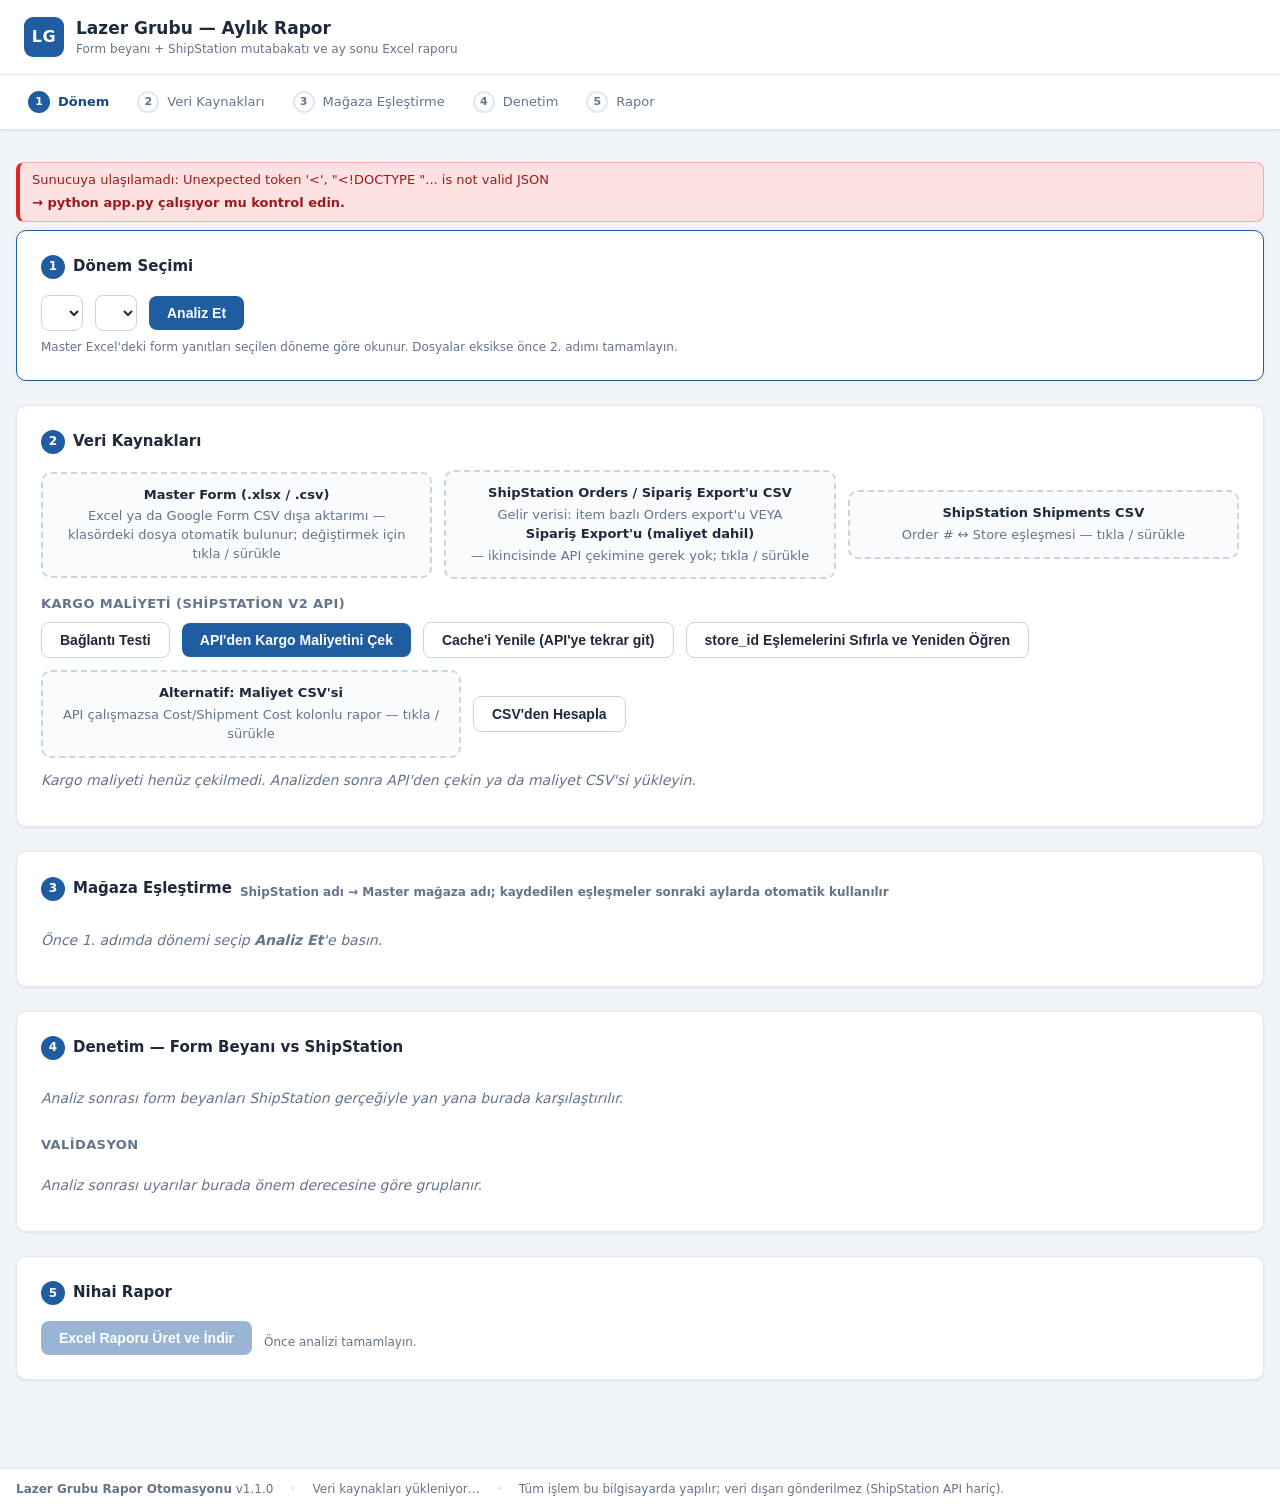
==== templates/index.html @ e1db4411 "Master form CSV desteği (Google Form CSV dışa aktarımı) Gerçek master, Google Form'dan .csv olarak d" ====
<!DOCTYPE html>
<html lang="tr">
<head>
<meta charset="utf-8">
<title>Lazer Grubu — Aylık Rapor</title>
<meta name="viewport" content="width=device-width, initial-scale=1">
<style>
:root{
  --accent:#1f5da0; --accent-koyu:#174a82; --accent-acik:#eaf1f9;
  --metin:#1e293b; --soluk:#64748b; --zemin:#f1f5f9; --kart:#fff; --cizgi:#e2e8f0;
  --sari-z:#fef9c3; --sari-k:#854d0e; --kirmizi-z:#fee2e2; --kirmizi-k:#991b1b;
  --yesil-z:#ecfdf5; --yesil-k:#065f46;
  --r:10px; --s1:4px; --s2:8px; --s3:12px; --s4:16px; --s5:24px; --s6:32px;
  --golge:0 1px 3px rgba(15,23,42,.08);
}
*{box-sizing:border-box}
html{scroll-behavior:smooth}
body{font-family:system-ui,-apple-system,"Segoe UI",Roboto,Arial,sans-serif;margin:0;background:var(--zemin);color:var(--metin);font-size:14px;line-height:1.45}

/* ---- Üst kimlik ---- */
header{background:var(--kart);border-bottom:1px solid var(--cizgi);padding:var(--s4) var(--s5)}
.marka{display:flex;align-items:center;gap:var(--s3);max-width:1280px;margin:0 auto}
.logo{width:40px;height:40px;border-radius:9px;background:var(--accent);color:#fff;display:flex;align-items:center;justify-content:center;font-weight:800;font-size:16px;letter-spacing:.5px;flex:none}
.marka h1{font-size:17px;margin:0;font-weight:700}
.marka .alt{font-size:12px;color:var(--soluk)}
.marka .donem-chip{margin-left:auto;background:var(--accent-acik);color:var(--accent-koyu);border:1px solid #c7d9ee;border-radius:999px;padding:4px 14px;font-weight:600;font-size:13px;white-space:nowrap}

/* ---- Adım çubuğu ---- */
nav.adimlar{position:sticky;top:0;z-index:30;background:var(--kart);border-bottom:1px solid var(--cizgi);box-shadow:var(--golge)}
nav.adimlar ol{display:flex;gap:var(--s1);list-style:none;margin:0 auto;padding:var(--s2) var(--s4);max-width:1280px;overflow-x:auto}
nav.adimlar li{display:flex;align-items:center;gap:var(--s2);padding:var(--s2) var(--s3);border-radius:8px;color:var(--soluk);cursor:pointer;white-space:nowrap;font-size:13px}
nav.adimlar li:hover{background:var(--zemin)}
nav.adimlar .no{width:22px;height:22px;border-radius:50%;border:2px solid var(--cizgi);display:flex;align-items:center;justify-content:center;font-size:11px;font-weight:700;flex:none}
nav.adimlar li.aktif{color:var(--accent-koyu);font-weight:600}
nav.adimlar li.aktif .no{border-color:var(--accent);background:var(--accent);color:#fff}
nav.adimlar li.tamamlandi{color:var(--yesil-k)}
nav.adimlar li.tamamlandi .no{border-color:var(--yesil-k);background:var(--yesil-z);color:var(--yesil-k)}

main{max-width:1280px;margin:0 auto;padding:var(--s5) var(--s4) var(--s6)}

/* ---- Kartlar / adımlar ---- */
section.kart{background:var(--kart);border:1px solid var(--cizgi);border-radius:var(--r);padding:var(--s5);margin-bottom:var(--s5);box-shadow:var(--golge)}
section.kart.aktif{border-color:var(--accent);box-shadow:0 0 0 3px var(--accent-acik)}
h2{font-size:15px;margin:0 0 var(--s4);display:flex;align-items:center;gap:var(--s2)}
h2 .no{width:24px;height:24px;border-radius:50%;background:var(--accent);color:#fff;display:flex;align-items:center;justify-content:center;font-size:12px;flex:none}
h3{font-size:13px;margin:var(--s4) 0 var(--s2);color:var(--soluk);text-transform:uppercase;letter-spacing:.4px}
.satir{display:flex;gap:var(--s3);flex-wrap:wrap;align-items:center}
.bos-durum{color:var(--soluk);font-style:italic;padding:var(--s3) 0}

/* ---- Form öğeleri ---- */
button{background:var(--accent);border:0;color:#fff;font-weight:600;padding:9px 18px;border-radius:8px;cursor:pointer;font-size:14px;transition:background .15s}
button:hover{background:var(--accent-koyu)}
button.ikincil{background:#fff;color:var(--metin);border:1px solid #cbd5e1}
button.ikincil:hover{background:var(--zemin)}
button:disabled{opacity:.45;cursor:not-allowed}
select,input[type=text]{padding:8px 10px;border:1px solid #cbd5e1;border-radius:8px;font-size:14px;background:#fff;color:var(--metin)}
select:focus,input:focus{outline:2px solid var(--accent-acik);border-color:var(--accent)}

/* ---- Dosya kutuları ---- */
.kutu{border:2px dashed #cbd5e1;border-radius:var(--r);padding:var(--s3) var(--s4);flex:1;min-width:230px;text-align:center;font-size:13px;color:var(--soluk);cursor:pointer;background:#fafbfc;transition:border-color .15s}
.kutu:hover{border-color:var(--accent)}
.kutu.dolu{border-color:#86c7a4;color:var(--yesil-k);background:var(--yesil-z)}
.kutu.surukle{border-color:var(--accent);background:var(--accent-acik)}
.kutu b{display:block;color:var(--metin);margin-bottom:3px}

/* ---- Tablolar ---- */
.tablosar{overflow-x:auto;border:1px solid var(--cizgi);border-radius:8px;max-height:560px;overflow-y:auto}
table{border-collapse:separate;border-spacing:0;width:100%;font-size:13px}
th{background:var(--accent);color:#fff;padding:8px 10px;text-align:left;white-space:nowrap;position:sticky;top:0;z-index:5}
th.siralanir{cursor:pointer;user-select:none}
th.siralanir:hover{background:var(--accent-koyu)}
td{border-bottom:1px solid var(--cizgi);padding:7px 10px;background:#fff}
tr:nth-child(even) td{background:#f8fafc}
td.sari{background:var(--sari-z)!important;color:var(--sari-k)}
td.kirmizi{background:var(--kirmizi-z)!important;color:var(--kirmizi-k);font-weight:600}

/* ---- Mesaj kutuları ---- */
.uyari{background:#fffbeb;border:1px solid #fcd34d;border-left:4px solid #f59e0b;border-radius:8px;padding:var(--s2) var(--s3);margin:var(--s2) 0;font-size:13px}
.hata{background:var(--kirmizi-z);border:1px solid #fca5a5;border-left:4px solid #dc2626;border-radius:8px;padding:var(--s2) var(--s3);margin:var(--s2) 0;font-size:13px;color:var(--kirmizi-k)}
.hata .oneri{display:block;margin-top:4px;font-weight:600}
.tamam{background:var(--yesil-z);border:1px solid #86efac;border-left:4px solid #16a34a;border-radius:8px;padding:var(--s2) var(--s3);margin:var(--s2) 0;font-size:13px;color:var(--yesil-k)}
.bilgi{background:var(--accent-acik);border:1px solid #bfdbfe;border-left:4px solid var(--accent);border-radius:8px;padding:var(--s2) var(--s3);margin:var(--s2) 0;font-size:13px;color:var(--accent-koyu)}
.rozet{display:inline-block;font-size:11px;padding:2px 9px;border-radius:999px;background:var(--zemin);color:var(--soluk);margin-left:6px;font-weight:600}
.rozet.iyi{background:var(--yesil-z);color:var(--yesil-k)}
.rozet.kotu{background:var(--kirmizi-z);color:var(--kirmizi-k)}
.rozet.sari{background:var(--sari-z);color:var(--sari-k)}

/* ---- Lejant ---- */
.lejant{display:flex;gap:var(--s3);align-items:center;font-size:12px;color:var(--soluk);margin:var(--s2) 0;flex-wrap:wrap}
.lejant .ornek{display:inline-block;width:14px;height:14px;border-radius:4px;vertical-align:-2px;margin-right:4px;border:1px solid var(--cizgi)}

/* ---- Katlanır validasyon ---- */
details.vgrup{border:1px solid var(--cizgi);border-radius:8px;margin:var(--s2) 0;background:#fff}
details.vgrup summary{cursor:pointer;padding:var(--s2) var(--s3);font-weight:600;list-style:none;display:flex;align-items:center;gap:var(--s2)}
details.vgrup summary::before{content:"▸";color:var(--soluk);transition:transform .15s}
details.vgrup[open] summary::before{transform:rotate(90deg)}
details.vgrup .icerik{padding:0 var(--s3) var(--s3)}
details.vgrup.kritik summary{color:var(--kirmizi-k)}

/* ---- Yükleniyor ---- */
#yukleniyor{position:fixed;inset:0;background:rgba(241,245,249,.85);display:none;align-items:center;justify-content:center;z-index:50;backdrop-filter:blur(2px)}
#yukleniyor .pano{background:#fff;border:1px solid var(--cizgi);border-radius:var(--r);box-shadow:0 8px 30px rgba(15,23,42,.15);padding:var(--s5) var(--s6);display:flex;flex-direction:column;align-items:center;gap:var(--s3);max-width:380px;text-align:center}
.spinner{width:34px;height:34px;border:4px solid var(--accent-acik);border-top-color:var(--accent);border-radius:50%;animation:don 0.9s linear infinite}
@keyframes don{to{transform:rotate(360deg)}}
#yuk-metin{font-weight:600}
#yuk-detay{font-size:12px;color:var(--soluk)}

.kaynaksecim label{margin-right:var(--s4);font-size:13px}
.notmetin{font-size:12px;color:var(--soluk);margin-top:var(--s2)}
.gizli{display:none}
.arac-cubugu{display:flex;gap:var(--s3);align-items:center;margin:var(--s3) 0;flex-wrap:wrap}
.arac-cubugu input{min-width:220px}

footer{border-top:1px solid var(--cizgi);background:var(--kart);margin-top:var(--s6)}
footer .ic{max-width:1280px;margin:0 auto;padding:var(--s3) var(--s4);display:flex;gap:var(--s4);flex-wrap:wrap;font-size:12px;color:var(--soluk);align-items:center}
footer .nokta{color:var(--cizgi)}

@media (max-width:760px){
  main{padding:var(--s3)}
  section.kart{padding:var(--s4)}
  .marka .donem-chip{display:none}
  nav.adimlar li span.etiket{display:none}
}
</style>
</head>
<body>
<div id="yukleniyor"><div class="pano">
  <div class="spinner"></div>
  <div id="yuk-metin">İşleniyor…</div>
  <div id="yuk-detay"></div>
</div></div>

<header><div class="marka">
  <div class="logo">LG</div>
  <div><h1>Lazer Grubu — Aylık Rapor</h1><div class="alt">Form beyanı + ShipStation mutabakatı ve ay sonu Excel raporu</div></div>
  <div class="donem-chip gizli" id="donem-chip"></div>
</div></header>

<nav class="adimlar"><ol id="adim-cubugu">
  <li data-adim="1"><span class="no">1</span><span class="etiket">Dönem</span></li>
  <li data-adim="2"><span class="no">2</span><span class="etiket">Veri Kaynakları</span></li>
  <li data-adim="3"><span class="no">3</span><span class="etiket">Mağaza Eşleştirme</span></li>
  <li data-adim="4"><span class="no">4</span><span class="etiket">Denetim</span></li>
  <li data-adim="5"><span class="no">5</span><span class="etiket">Rapor</span></li>
</ol></nav>

<main>
<div id="mesajlar"></div>

<section class="kart" id="adim-1">
  <h2><span class="no">1</span>Dönem Seçimi</h2>
  <div class="satir">
    <select id="ay" aria-label="Ay"></select>
    <select id="yil" aria-label="Yıl"></select>
    <button id="btn-analiz">Analiz Et</button>
    <span id="analiz-ozet" class="notmetin"></span>
  </div>
  <div class="notmetin">Master Excel'deki form yanıtları seçilen döneme göre okunur. Dosyalar eksikse önce 2. adımı tamamlayın.</div>
</section>

<section class="kart" id="adim-2">
  <h2><span class="no">2</span>Veri Kaynakları</h2>
  <div class="satir">
    <div class="kutu" id="kutu-master" data-tip="master"><b>Master Form (.xlsx / .csv)</b><span>Excel ya da Google Form CSV dışa aktarımı — klasördeki dosya otomatik bulunur; değiştirmek için tıkla / sürükle</span></div>
    <div class="kutu" id="kutu-orders" data-tip="orders"><b>ShipStation Orders / Sipariş Export'u CSV</b><span>Gelir verisi: item bazlı Orders export'u VEYA <b>Sipariş Export'u (maliyet dahil)</b> — ikincisinde API çekimine gerek yok; tıkla / sürükle</span></div>
    <div class="kutu" id="kutu-shipments" data-tip="shipments"><b>ShipStation Shipments CSV</b><span>Order # ↔ Store eşleşmesi — tıkla / sürükle</span></div>
  </div>
  <input type="file" id="dosyasec" class="gizli">

  <h3>Kargo Maliyeti (ShipStation V2 API)</h3>
  <div class="satir">
    <button id="btn-api-test" class="ikincil">Bağlantı Testi</button>
    <button id="btn-api-cek">API'den Kargo Maliyetini Çek</button>
    <button id="btn-api-yenile" class="ikincil">Cache'i Yenile (API'ye tekrar git)</button>
    <button id="btn-storeid-yenile" class="ikincil">store_id Eşlemelerini Sıfırla ve Yeniden Öğren</button>
  </div>
  <div class="satir" style="margin-top:var(--s3)">
    <div class="kutu" id="kutu-maliyet" data-tip="maliyet" style="max-width:420px"><b>Alternatif: Maliyet CSV'si</b><span>API çalışmazsa Cost/Shipment Cost kolonlu rapor — tıkla / sürükle</span></div>
    <button id="btn-maliyet-csv" class="ikincil">CSV'den Hesapla</button>
  </div>
  <div id="kargo-sonuc"><div class="bos-durum">Kargo maliyeti henüz çekilmedi. Analizden sonra API'den çekin ya da maliyet CSV'si yükleyin.</div></div>
</section>

<section class="kart" id="adim-3">
  <h2><span class="no">3</span>Mağaza Eşleştirme <span class="notmetin">ShipStation adı → Master mağaza adı; kaydedilen eşleşmeler sonraki aylarda otomatik kullanılır</span></h2>
  <div id="eslestirme-icerik"><div class="bos-durum">Önce 1. adımda dönemi seçip <b>Analiz Et</b>'e basın.</div></div>
</section>

<section class="kart" id="adim-4">
  <h2><span class="no">4</span>Denetim — Form Beyanı vs ShipStation</h2>
  <div id="denetim-icerik"><div class="bos-durum">Analiz sonrası form beyanları ShipStation gerçeğiyle yan yana burada karşılaştırılır.</div></div>
  <div id="denetim-arac" class="gizli">
    <div class="lejant">
      <span><span class="ornek" style="background:var(--sari-z)"></span>%5'ten fazla sapma</span>
      <span><span class="ornek" style="background:var(--kirmizi-z)"></span>%15'ten fazla sapma</span>
      <span><span class="ornek" style="background:#fff"></span>%5'e kadar sapma (uyumlu)</span>
      <span>Sütun başlığına tıklayarak sıralayabilirsiniz.</span>
    </div>
    <div id="kalibrasyon"></div>
    <div class="kaynaksecim" id="kaynaklar">
      <b style="font-size:13px">Nihai raporda kullanılacak kaynak (kolon bazında):</b><br>
      <span class="notmetin">Reklam ve İlave Ödeme her zaman formdan alınır.</span><br>
    </div>
    <div class="arac-cubugu">
      <input type="text" id="magaza-ara" placeholder="Mağaza ara…" aria-label="Mağaza ara">
      <span class="notmetin" id="filtre-ozet"></span>
    </div>
    <div class="tablosar"><table id="tablo-denetim"></table></div>
  </div>
  <h3>Validasyon</h3>
  <div id="validasyon"><div class="bos-durum">Analiz sonrası uyarılar burada önem derecesine göre gruplanır.</div></div>
</section>

<section class="kart" id="adim-5">
  <h2><span class="no">5</span>Nihai Rapor</h2>
  <div class="satir">
    <button id="btn-rapor" disabled>Excel Raporu Üret ve İndir</button>
    <span id="rapor-sonuc" class="notmetin">Önce analizi tamamlayın.</span>
  </div>
</section>
</main>

<footer><div class="ic">
  <span><b>Lazer Grubu Rapor Otomasyonu</b> v1.1.0</span>
  <span class="nokta">•</span>
  <span id="ftr-kaynak">Veri kaynakları yükleniyor…</span>
  <span class="nokta">•</span>
  <span>Tüm işlem bu bilgisayarda yapılır; veri dışarı gönderilmez (ShipStation API hariç).</span>
</div></footer>

<script>
const $=s=>document.querySelector(s);
const SURUM="1.1.0";
const ALANLAR=[["ciro","CİRO"],["vergi","VERGİ"],["kargo_musteri","KARGO MÜŞTERİ"],["kargo","KARGO (maliyet)"],["adet","PARÇA ADEDİ"]];
let sonAnaliz=null, sonDenetim=null, aktifTip=null, sonKargoKaynak=null;
let sirala={anahtar:"magaza",yon:1};

/* ---- Adım çubuğu ---- */
const ADIM_DURUM={1:"aktif",2:"bekliyor",3:"bekliyor",4:"bekliyor",5:"bekliyor"};
function adimGuncelle(){
  document.querySelectorAll("#adim-cubugu li").forEach(li=>{
    const d=ADIM_DURUM[li.dataset.adim];
    li.classList.toggle("aktif",d==="aktif");
    li.classList.toggle("tamamlandi",d==="tamam");
  });
  document.querySelectorAll("section.kart").forEach(s=>s.classList.remove("aktif"));
  const aktif=Object.keys(ADIM_DURUM).find(k=>ADIM_DURUM[k]==="aktif");
  if(aktif)$("#adim-"+aktif).classList.add("aktif");
}
document.querySelectorAll("#adim-cubugu li").forEach(li=>
  li.addEventListener("click",()=>$("#adim-"+li.dataset.adim).scrollIntoView({block:"start"})));

/* ---- Mesajlar + yükleniyor ---- */
function mesaj(t,tip,oneri){
  const d=document.createElement("div");d.className=tip||"uyari";
  d.textContent=t;
  if(oneri){const o=document.createElement("span");o.className="oneri";o.textContent="→ "+oneri;d.appendChild(o);}
  $("#mesajlar").prepend(d);setTimeout(()=>d.remove(),15000);
}
function hataOneri(metin){
  const m=(metin||"").toLowerCase();
  if(m.includes("api anahtar"))return ".env dosyasına SHIPSTATION_API_KEY=... satırını ekleyip uygulamayı yeniden başlatın.";
  if(m.includes("master"))return "2. adımdan doğru Master Excel'i ('Form Yanıtları 1' sayfalı) yükleyin.";
  if(m.includes("csv"))return "2. adımdan ShipStation export'unu yeniden yükleyin; kolon başlıklarını kontrol edin.";
  if(m.includes("analiz"))return "1. adımda ay + yılı seçip Analiz Et'e basın.";
  if(m.includes("hız sınırı")||m.includes("429"))return "Birkaç dakika bekleyip Cache'i Yenile olmadan tekrar deneyin.";
  if(m.includes("ulaşılamadı")||m.includes("ağ"))return "İnternet bağlantısını kontrol edin ya da maliyet CSV'siyle devam edin.";
  return "Sorun sürerse terminaldeki ayrıntıya bakın ya da dosyaları yeniden yükleyin.";
}
let yukZaman=null;
function bekle(a,metin,detay){
  const e=$("#yukleniyor");
  if(a){
    $("#yuk-metin").textContent=metin||"İşleniyor…";
    $("#yuk-detay").textContent=detay||"";
    e.style.display="flex";
    const bas=Date.now();
    clearInterval(yukZaman);
    yukZaman=setInterval(()=>{
      const sn=Math.round((Date.now()-bas)/1000);
      if(sn>=3)$("#yuk-detay").textContent=(detay?detay+" · ":"")+sn+" sn";
    },1000);
  }else{e.style.display="none";clearInterval(yukZaman);}
}
async function api(yol,govde,yukMetin,yukDetay){
  bekle(true,yukMetin,yukDetay);
  try{
    const r=await fetch(yol,govde?{method:"POST",headers:{"Content-Type":"application/json"},body:JSON.stringify(govde)}:undefined);
    const j=await r.json();
    if(!r.ok){mesaj(j.hata||"Bilinmeyen hata","hata",hataOneri(j.hata));return null;}
    return j;
  }catch(e){mesaj("Sunucuya ulaşılamadı: "+e.message,"hata","python app.py çalışıyor mu kontrol edin.");return null;}
  finally{bekle(false);}
}

/* ---- Dosya yükleme (tıkla + sürükle) ---- */
document.querySelectorAll(".kutu").forEach(k=>{
  k.addEventListener("click",()=>{aktifTip=k.dataset.tip;$("#dosyasec").accept=aktifTip==="master"?".xlsx,.csv":".csv";$("#dosyasec").click();});
  k.addEventListener("dragover",e=>{e.preventDefault();k.classList.add("surukle");});
  k.addEventListener("dragleave",()=>k.classList.remove("surukle"));
  k.addEventListener("drop",e=>{e.preventDefault();k.classList.remove("surukle");if(e.dataTransfer.files[0])dosyaYukle(k.dataset.tip,e.dataTransfer.files[0]);});
});
$("#dosyasec").addEventListener("change",e=>{if(e.target.files[0]&&aktifTip)dosyaYukle(aktifTip,e.target.files[0]);e.target.value="";});
async function dosyaYukle(tip,dosya){
  bekle(true,"Dosya yükleniyor…",dosya.name);
  const fd=new FormData();fd.append("dosya",dosya);
  try{
    const r=await fetch("/api/yukle/"+tip,{method:"POST",body:fd});
    const j=await r.json();
    if(!r.ok){mesaj(j.hata,"hata",hataOneri(j.hata));return;}
    mesaj(dosya.name+" yüklendi ve doğrulandı.","tamam");
    durumYukle();
  }catch(e){mesaj("Yükleme hatası: "+e.message,"hata");}
  finally{bekle(false);}
}

function kutuIsaretle(id,yol){
  const k=$(id);
  if(yol){k.classList.add("dolu");k.querySelector("span").textContent="✓ "+yol;}
}

/* ---- Durum + footer ---- */
function footerGuncelle(d){
  const p=[];
  p.push("Master: "+(d.master?"✓":"—"));
  p.push("Orders: "+(d.orders?"✓":"—"));
  p.push("Shipments: "+(d.shipments?"✓":"—"));
  p.push("API anahtarı: "+(d.api_anahtari_var?"✓":"—"));
  if(sonKargoKaynak)p.push("Kargo kaynağı: "+(sonKargoKaynak==="api"?"ShipStation API":"Maliyet CSV"));
  $("#ftr-kaynak").textContent="Veri kaynakları — "+p.join(" · ");
}
async function durumYukle(){
  const d=await api("/api/durum",null,"Durum okunuyor…");
  if(!d)return;
  if(d.master_hata)mesaj(d.master_hata,"hata",hataOneri(d.master_hata));
  kutuIsaretle("#kutu-master",d.master);
  kutuIsaretle("#kutu-orders",d.orders);
  kutuIsaretle("#kutu-shipments",d.shipments);
  kutuIsaretle("#kutu-maliyet",d.maliyet_csv);
  footerGuncelle(d);
  if(!d.api_anahtari_var)mesaj("Uyarı: .env dosyasında SHIPSTATION_API_KEY bulunamadı; API'den kargo maliyeti çekilemez.","uyari","Maliyet CSV'siyle de devam edebilirsiniz.");
  const aySec=$("#ay"),yilSec=$("#yil");
  if(!aySec.options.length){
    d.aylar.forEach(a=>aySec.add(new Option(a,a)));
    const yilBu=new Date().getFullYear();
    for(let y=yilBu-2;y<=yilBu+1;y++)yilSec.add(new Option(y,y));
    if(d.donemler&&d.donemler.length){
      const son=d.donemler[d.donemler.length-1];
      aySec.value=son.donem;yilSec.value=son.yil;
    }
  }
}

/* ---- Analiz ---- */
$("#btn-analiz").addEventListener("click",async()=>{
  const j=await api("/api/analiz",{ay:$("#ay").value,yil:$("#yil").value},
                    "Analiz çalışıyor…","Master + CSV'ler okunuyor");
  if(!j)return;
  sonAnaliz=j;
  $("#analiz-ozet").textContent=`${j.ay} ${j.yil}: ${j.form_magaza_sayisi} mağaza formu bulundu.`;
  const chip=$("#donem-chip");chip.textContent=`${j.ay} ${j.yil}`;chip.classList.remove("gizli");
  ADIM_DURUM[1]="tamam";ADIM_DURUM[2]="tamam";ADIM_DURUM[3]="aktif";adimGuncelle();
  mesaj(`Analiz tamamlandı: ${j.ay} ${j.yil}, ${j.form_magaza_sayisi} mağaza.`,"tamam");
  eslestirmeCiz(j.eslestirme);
  validasyonCiz(j);
  $("#denetim-arac").classList.remove("gizli");
  $("#denetim-icerik").innerHTML="";
  $("#btn-rapor").disabled=false;
  $("#rapor-sonuc").textContent="Kaynak seçimlerini 4. adımda yapıp raporu üretin.";
  kaynakSecimCiz();
  denetimYukle();
});

/* ---- Eşleştirme ---- */
function eslestirmeCiz(liste){
  let html=`<div class="tablosar"><table id="tablo-eslestirme">
    <tr><th>ShipStation Mağazası</th><th>Durum</th><th>Master Eşleşmesi</th><th>Skor</th></tr>`;
  const secenekler=m=>{
    let s=`<option value="-">— (rapora girmesin)</option><option value="Rapor Dışı (Amazon)">Rapor Dışı (Amazon)</option>`;
    sonAnaliz.magazalar.forEach(x=>{s+=`<option ${x===m?"selected":""}>${x}</option>`;});
    return s;
  };
  liste.forEach(e=>{
    const rozet=e.durum==="eslesik"?'<span class="rozet iyi">kayıtlı</span>':
                e.durum==="amazon"?'<span class="rozet">Amazon</span>':
                e.durum==="oneri"?'<span class="rozet iyi">öneri</span>':'<span class="rozet kotu">eşleşme yok</span>';
    html+=`<tr><td>${e.shipstation||"<i>(boş mağaza adı)</i>"}</td><td>${rozet}</td>
      <td><select data-ss="${e.shipstation.replace(/"/g,"&quot;")}">${
        e.durum==="amazon"
          ?`<option selected>Rapor Dışı (Amazon)</option>`+secenekler(null)
          :secenekler(e.master||"-")
      }</select></td><td>${e.skor??""}</td></tr>`;
  });
  html+=`</table></div><p><button id="btn-eslestirme-kaydet">Eşleştirmeleri Kaydet</button>
    <span class="notmetin">Kaydedilenler store_mapping.json'a yazılır.</span></p>`;
  $("#eslestirme-icerik").innerHTML=html;
  const t=$("#tablo-eslestirme");
  liste.forEach(e=>{
    const sel=t.querySelector(`select[data-ss="${CSS.escape(e.shipstation)}"]`);
    if(sel&&e.master)sel.value=e.master;
  });
  $("#btn-eslestirme-kaydet").addEventListener("click",async()=>{
    const eslesmeler={};
    document.querySelectorAll("#tablo-eslestirme select").forEach(s=>{eslesmeler[s.dataset.ss]=s.value;});
    const j=await api("/api/eslestirme/kaydet",{eslesmeler},"Eşleştirmeler kaydediliyor…");
    if(j){mesaj("Eşleştirmeler kaydedildi ("+j.kayitli+" mağaza).","tamam");
      ADIM_DURUM[3]="tamam";ADIM_DURUM[4]="aktif";adimGuncelle();denetimYukle();}
  });
}

/* ---- Kargo maliyeti ---- */
$("#btn-api-test").addEventListener("click",async()=>{
  const j=await api("/api/kargo/test",{},"ShipStation API bağlantısı deneniyor…");
  if(j)mesaj("API bağlantısı başarılı. Label alanları: "+(j.alanlar||[]).join(", "),"tamam");
});
async function kargoCek(yenile){
  const j=await api("/api/kargo/api",{yenile},
    yenile?"ShipStation API'den güncel veri çekiliyor…":"Kargo maliyeti hesaplanıyor…",
    "Label'lar geniş tarih penceresiyle sayfa sayfa indirilir; ilk çekimde birkaç dakika sürebilir. Sonraki çalıştırmalar cache'ten gelir.");
  if(!j)return;
  sonKargoKaynak="api";
  kargoSonucGoster(j);
  durumYukle();
  denetimYukle();
}
$("#btn-api-cek").addEventListener("click",()=>kargoCek(false));
$("#btn-api-yenile").addEventListener("click",()=>kargoCek(true));
$("#btn-storeid-yenile").addEventListener("click",async()=>{
  if(!confirm("store_id_mapping.json silinip bu ayın verisinden yeniden öğrenilecek. Devam?"))return;
  const j=await api("/api/storeid/yenile",{},"store_id eşlemeleri yeniden öğreniliyor…");
  if(!j)return;
  mesaj("store_id eşlemeleri sıfırlandı ve yeniden öğrenildi.","tamam");
  sonKargoKaynak="api";
  kargoSonucGoster(j);
  denetimYukle();
});
$("#btn-maliyet-csv").addEventListener("click",async()=>{
  const j=await api("/api/kargo/csv",{},"Maliyet CSV'si işleniyor…");
  if(!j)return;
  sonKargoKaynak="csv";
  kargoSonucGoster(j);
  durumYukle();
  denetimYukle();
});
function kargoSonucGoster(j){
  const adetler=Object.keys(j.magaza_kargo||{}).length;
  let h=`<div class="tamam">Kargo maliyeti hazır (${j.kaynak==="api"?"ShipStation API":"Maliyet CSV"}): ${adetler} mağaza.`;
  if(j.voided)h+=` ${j.voided} voided/iptal label hariç tutuldu.`;
  if(j.ay_disi_label)h+=` ${j.ay_disi_label} label başka aya ait olduğu için bu aya yazılmadı.`;
  if(j.eslesmeyen&&j.eslesmeyen.adet)h+=` ⚠ ${j.eslesmeyen.adet} gönderi mağazayla eşleştirilemedi (${j.eslesmeyen.maliyet}$).`;
  h+="</div>";
  (j.uyarilar||[]).forEach(u=>h+=`<div class="uyari">⚠ ${u}</div>`);
  const ist=j.istatistik;
  if(ist){
    const yuzde=(ist.oran*100).toFixed(1);
    h+=`<div class="${ist.dusuk?"hata":"tamam"}">Order # eşleşme oranı: ${ist.eslesen}/${ist.toplam_siparis} (%${yuzde})${ist.dusuk?" — %97'nin altında, eşleşmeyen siparişleri kontrol edin!":""}</div>`;
    const s=ist.siniflar||{};
    const ozet=[["kargolanmamis","henüz kargolanmamış"],["iptal_iade","iptal/iade"],["format_anomalisi","Order # format anomalisi"],["aciklanamayan","AÇIKLANAMAYAN"]]
      .filter(([k])=>(s[k]||[]).length)
      .map(([k,e])=>`${e}: ${s[k].length}`).join(" · ");
    if(ozet)h+=`<div class="uyari">Eşleşmeyen sipariş sınıflandırması — ${ozet}</div>`;
    if((s.format_anomalisi||[]).length)
      h+=`<div class="uyari">Format anomalisi (Order # biçim farkıyla eşleşiyor): ${s.format_anomalisi.slice(0,20).join(", ")}</div>`;
    if((s.aciklanamayan||[]).length)
      h+=`<div class="hata"><b>Açıklanamayan eşleşmeyen siparişler (gönderi kaydı var, label yok):</b> ${s.aciklanamayan.slice(0,20).join(", ")}${s.aciklanamayan.length>20?" …":""} — bu liste boşalmadan rapor paylaşılmamalı.</div>`;
  }
  const km=j.kargolanmamis||{};
  if(Object.keys(km).length){
    h+=`<div class="uyari"><b>Henüz kargolanmamış siparişler — Kargo maliyeti eksik kalmış olabilir; birkaç gün sonra "Cache'i Yenile" ile tekrar çalıştırın:</b><br>${
      Object.entries(km).map(([m,v])=>`${m}: ${v.adet} sipariş, ${num(v.ciro)}$ ciro`).join("<br>")}</div>`;
  }
  const dg=j.store_id_dusuk_guven||{};
  if(Object.keys(dg).length){
    h+=`<div class="uyari"><b>Düşük güvenli store_id eşlemeleri (3'ten az sipariş kanıtı — kalıcılaştırılmadı):</b><br>${
      Object.entries(dg).map(([k,v])=>`store_id ${k} → "${v.magaza}" (${v.siparis_sayisi} sipariş) <button class="ikincil" onclick="storeIdOnayla('${k.replace(/'/g,"\\'")}','${String(v.magaza).replace(/'/g,"\\'")}')">Onayla</button>`).join("<br>")}</div>`;
  }
  (j.store_id_celiski||[]).forEach(u=>h+=`<div class="hata">⚠ ${u}</div>`);
  const bilinmeyen=j.bilinmeyen_store_idler||{};
  if(Object.keys(bilinmeyen).length){
    h+=`<div class="uyari">Bilinmeyen store_id'ler: ${Object.entries(bilinmeyen).map(([k,v])=>`${k} (${v.adet} gönderi)`).join(", ")} — Orders/Shipments CSV'lerinde bu siparişler yoksa eşleme yapılamaz.</div>`;
  }
  $("#kargo-sonuc").innerHTML=h;
}
async function storeIdOnayla(id,magaza){
  const j=await api("/api/storeid/onayla",{eslesmeler:{[id]:magaza}},"Eşleme kaydediliyor…");
  if(j){mesaj(`store_id ${id} → "${magaza}" kalıcı olarak kaydedildi.`,"tamam");kargoCek(false);}
}

/* ---- Denetim ---- */
function kaynakSecimCiz(){
  const k=$("#kaynaklar");
  k.querySelectorAll(".secim").forEach(e=>e.remove());
  ALANLAR.forEach(([alan,etiket])=>{
    const d=document.createElement("span");d.className="secim";
    d.innerHTML=` <label><b>${etiket}:</b>
      <select data-alan="${alan}">
        <option value="shipstation" selected>ShipStation</option>
        <option value="form">Form</option>
      </select></label>`;
    k.appendChild(d);
  });
  const c=document.createElement("span");c.className="secim";
  c.innerHTML=` <label><b>Ciro tanımı:</b>
    <select id="ciro-kaynagi">
      <option value="subtotal_shipping">Subtotal + Kargo (vergisiz)</option>
      <option value="order_total">Order Total</option>
      <option value="amount_paid">Amount Paid</option>
    </select></label>`;
  k.appendChild(c);
  // Onaylı CİRO bağlaması Order Total'dır (her iki modda da varsayılan budur).
  $("#ciro-kaynagi").value="order_total";
  if(sonAnaliz&&sonAnaliz.ozet_var){
    const v=k.querySelector('select[data-alan="vergi"]'); if(v)v.value="form";
  }
  $("#ciro-kaynagi").addEventListener("change",denetimYukle);
}

async function denetimYukle(){
  if(!sonAnaliz)return;
  const j=await api("/api/denetim",{ciro_kaynagi:($("#ciro-kaynagi")||{}).value||"order_total"},
                    "Denetim tablosu hesaplanıyor…");
  if(!j)return;
  sonDenetim=j;
  const kal=j.kalibrasyon;let kh="";
  const adEtiket={subtotal_shipping:"Subtotal + Kargo (vergisiz)",order_total:"Order Total",amount_paid:"Amount Paid"};
  if(kal&&kal.magaza_sayisi){
    const sap=Object.entries(kal.medyan_sapmalar||{}).filter(([,v])=>v!=null).map(([a,v])=>`${adEtiket[a]||a}: ${pct(v)}`).join(", ");
    kh=`<div class="${kal.net?"tamam":"uyari"}">Ciro kalibrasyonu (${kal.magaza_sayisi} mağaza, medyan sapma): ${sap}. ${kal.net?("Öneri: <b>"+(adEtiket[kal.oneri]||kal.oneri)+"</b>"):"Fark küçük; 'Ciro tanımı' seçimini kendiniz yapın."}</div>`;
    if(kal.net&&$("#ciro-kaynagi")&&!$("#ciro-kaynagi").dataset.elle){$("#ciro-kaynagi").value=kal.oneri;}
  }
  $("#kalibrasyon").innerHTML=kh;
  if($("#ciro-kaynagi"))$("#ciro-kaynagi").addEventListener("change",()=>{$("#ciro-kaynagi").dataset.elle="1";},{once:true});
  denetimTabloCiz();
  validasyonEk(j);
}

function denetimTabloCiz(){
  if(!sonDenetim)return;
  const filtre=($("#magaza-ara").value||"").toLocaleLowerCase("tr");
  let satirlar=sonDenetim.tablo.filter(s=>!filtre||s.magaza.toLocaleLowerCase("tr").includes(filtre));
  satirlar=[...satirlar].sort((a,b)=>{
    if(sirala.anahtar==="magaza")
      return sirala.yon*a.magaza.localeCompare(b.magaza,"tr");
    const av=a.alanlar[sirala.anahtar]?.sapma, bv=b.alanlar[sirala.anahtar]?.sapma;
    return sirala.yon*(((av==null)?-1:av)-((bv==null)?-1:bv));
  });
  const okIsareti=k=>sirala.anahtar===k?(sirala.yon===1?" ▲":" ▼"):"";
  let html=`<tr><th class="siralanir" data-sirala="magaza">Mağaza${okIsareti("magaza")}</th>`;
  ALANLAR.forEach(([a,e])=>{html+=`<th class="siralanir" data-sirala="${a}">${e}${okIsareti(a)}<br><small>Form / ShipStation / Sapma</small></th>`;});
  html+="</tr>";
  satirlar.forEach(s=>{
    html+=`<tr><td><b>${s.magaza}</b>${s.ss_var?"":' <span class="rozet kotu">SS verisi yok</span>'}</td>`;
    ALANLAR.forEach(([a])=>{
      const v=s.alanlar[a];
      const renk=v.renk==="sari"?"sari":v.renk==="kirmizi"?"kirmizi":"";
      html+=`<td class="${renk}">${num(v.form)} / ${num(v.shipstation)} / ${v.sapma==null?"—":pct(v.sapma)}</td>`;
    });
    html+="</tr>";
  });
  if(!satirlar.length)html+=`<tr><td colspan="${ALANLAR.length+1}"><i>Aramayla eşleşen mağaza yok.</i></td></tr>`;
  $("#tablo-denetim").innerHTML=html;
  $("#filtre-ozet").textContent=filtre?`${satirlar.length}/${sonDenetim.tablo.length} mağaza gösteriliyor`:`${sonDenetim.tablo.length} mağaza`;
  document.querySelectorAll("#tablo-denetim th.siralanir").forEach(th=>
    th.addEventListener("click",()=>{
      const k=th.dataset.sirala;
      if(sirala.anahtar===k)sirala.yon*=-1;else sirala={anahtar:k,yon:k==="magaza"?1:-1};
      denetimTabloCiz();
    }));
}
$("#magaza-ara").addEventListener("input",denetimTabloCiz);
function num(v){return v==null?"—":Number(v).toLocaleString("tr-TR",{maximumFractionDigits:2});}
function pct(v){return v==null?"—":(v*100).toFixed(1)+"%";}

/* ---- Validasyon (önem derecesine göre gruplu) ---- */
let validasyonTaban={kritik:[],uyari:[],bilgi:[]};
function validasyonCiz(j){
  const g={kritik:[],uyari:[],bilgi:[]};
  (j.bozuk_satirlar||[]).forEach(b=>g.kritik.push(`Master satır ${b.satir}${b.magaza?" ("+b.magaza+")":""}: ${b.sorun}`));
  (j.uyarilar||[]).forEach(u=>g.uyari.push(u));
  if(j.iptal_iade&&j.iptal_iade.length)
    g.bilgi.push(`İptal / negatif tutarlı siparişler (toplamlara dahil edilmedi): ${j.iptal_iade.map(x=>`${x.order_no||"(boş)"} — ${x.store} — ${x.tarih} — ${num(x.order_total)} (${x.durum})`).join(" · ")}`);
  validasyonTaban=g;
  validasyonYaz(g);
}
function validasyonEk(j){
  const g={kritik:[...validasyonTaban.kritik],uyari:[...validasyonTaban.uyari],bilgi:[...validasyonTaban.bilgi]};
  if(j.form_var_ss_yok&&j.form_var_ss_yok.length)
    g.uyari.push(`Formu var, ShipStation verisi yok: ${j.form_var_ss_yok.join(", ")}`);
  if(j.eslesmeyen_detay&&j.eslesmeyen_detay.length)
    g.uyari.push(`ShipStation'da satış var, form yok (${j.eslesmeyen_detay.length} mağaza) — formu kovalayın: ${j.eslesmeyen_detay.map(d=>`${d.magaza||"(boş mağaza adı)"} (Ciro ${num(d.ciro)}${d.kargo?", Kargo "+num(d.kargo):""})`).join(" · ")}`);
  else if(j.eslesmeyen_shipstation&&j.eslesmeyen_shipstation.length)
    g.uyari.push(`ShipStation'da var, master'a eşlenmemiş (formu doldurulmamış olabilir): ${j.eslesmeyen_shipstation.map(x=>x||"(boş mağaza adı)").join(", ")}`);
  if(j.amazon&&j.amazon.length)
    g.bilgi.push(`Rapor Dışı (Amazon): ${j.amazon.map(a=>`${a.magaza} (${a.siparis} sipariş, kargo ${num(a.kargo)})`).join(" · ")}`);
  if(!j.kargo_hazir)
    g.uyari.push(`Kargo maliyeti henüz çekilmedi — raporda "Kargo" kolonu form beyanından doldurulur (2. adımdan API/CSV ile çekin).`);
  validasyonYaz(g);
}
function validasyonYaz(g){
  const toplam=g.kritik.length+g.uyari.length+g.bilgi.length;
  if(!toplam){$("#validasyon").innerHTML='<div class="tamam">Sorun bulunamadı — veriler tutarlı görünüyor.</div>';return;}
  const ozet=[g.kritik.length?`${g.kritik.length} kritik`:null,
              g.uyari.length?`${g.uyari.length} uyarı`:null,
              g.bilgi.length?`${g.bilgi.length} bilgi`:null].filter(Boolean).join(", ");
  let h=`<div class="notmetin" style="margin-bottom:var(--s2)">Özet: <b>${ozet}</b></div>`;
  const grup=(ad,liste,sinif,acik)=>{
    if(!liste.length)return"";
    return `<details class="vgrup ${sinif}" ${acik?"open":""}>
      <summary>${ad} <span class="rozet ${sinif==="kritik"?"kotu":sinif==="uyari"?"sari":""}">${liste.length}</span></summary>
      <div class="icerik">${liste.map(x=>`<div class="${sinif==="kritik"?"hata":sinif==="uyari"?"uyari":"bilgi"}">${x}</div>`).join("")}</div></details>`;
  };
  h+=grup("Kritik sorunlar",g.kritik,"kritik",true);
  h+=grup("Uyarılar",g.uyari,"uyari",g.kritik.length===0);
  h+=grup("Bilgi",g.bilgi,"bilgi",false);
  $("#validasyon").innerHTML=h;
}

/* ---- Rapor ---- */
$("#btn-rapor").addEventListener("click",async()=>{
  const kaynaklar={};
  document.querySelectorAll("#kaynaklar select[data-alan]").forEach(s=>kaynaklar[s.dataset.alan]=s.value);
  const j=await api("/api/rapor",{kaynaklar,ciro_kaynagi:($("#ciro-kaynagi")||{}).value||"order_total"},
                    "Excel raporu üretiliyor…");
  if(!j)return;
  $("#rapor-sonuc").innerHTML=`<span class="rozet iyi">✓ ${j.dosya} üretildi</span> indiriliyor…`;
  mesaj(j.dosya+" üretildi ve indirme başladı.","tamam");
  ADIM_DURUM[4]="tamam";ADIM_DURUM[5]="tamam";adimGuncelle();
  window.location="/api/rapor/indir";
});

adimGuncelle();
durumYukle();
</script>
</body>
</html>
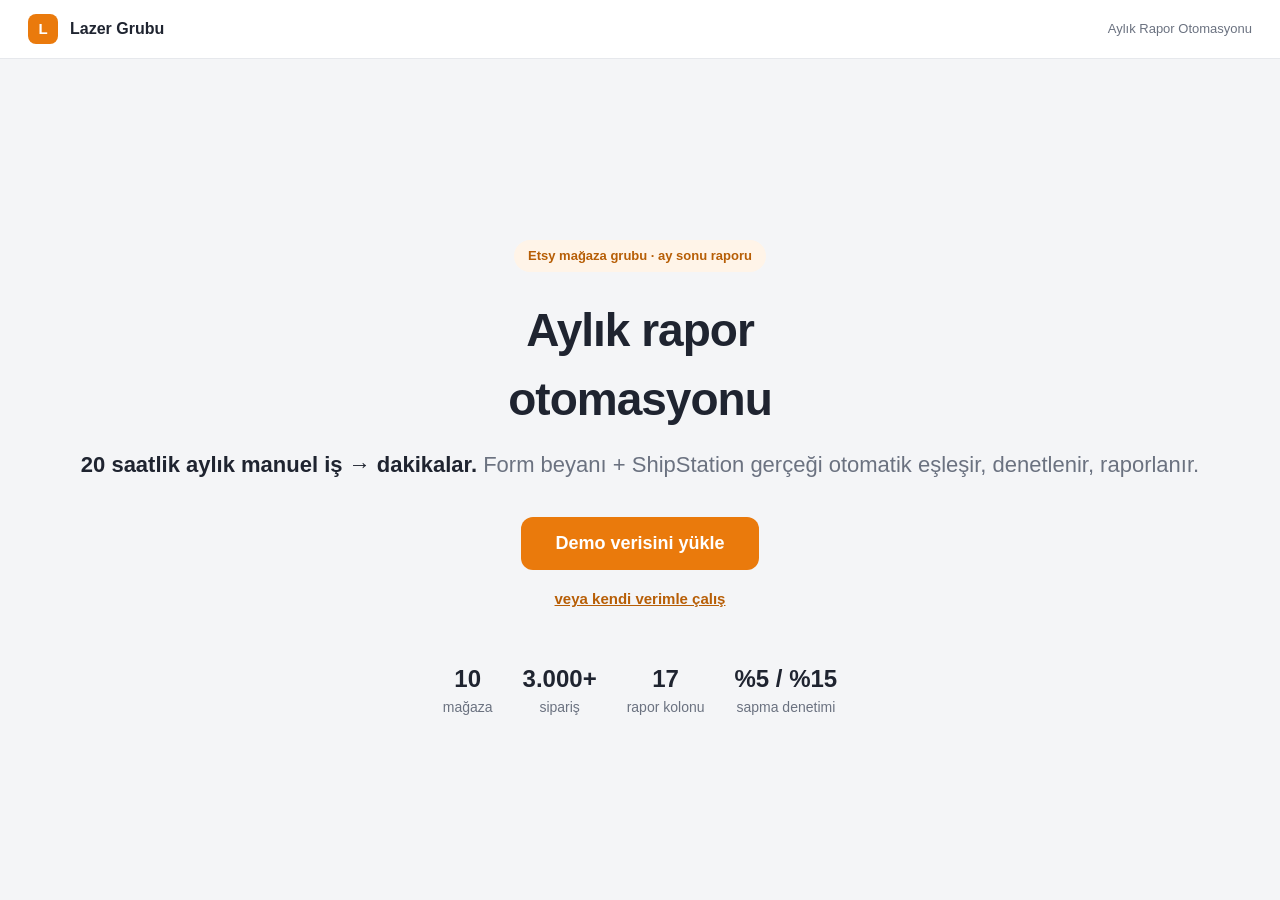
==== commit b03dbef8: "Demo hazırlığı: tek-tık demo, CEO paneli, ürün kolonları, test suite - Açılış ekranı + adımlı akış (" ====
--- a/templates/index.html
+++ b/templates/index.html
@@ -2,633 +2,484 @@
 <html lang="tr">
 <head>
 <meta charset="utf-8">
-<title>Lazer Grubu — Aylık Rapor</title>
+<title>Lazer Grubu — Aylık Rapor Otomasyonu</title>
 <meta name="viewport" content="width=device-width, initial-scale=1">
 <style>
 :root{
-  --accent:#1f5da0; --accent-koyu:#174a82; --accent-acik:#eaf1f9;
-  --metin:#1e293b; --soluk:#64748b; --zemin:#f1f5f9; --kart:#fff; --cizgi:#e2e8f0;
-  --sari-z:#fef9c3; --sari-k:#854d0e; --kirmizi-z:#fee2e2; --kirmizi-k:#991b1b;
-  --yesil-z:#ecfdf5; --yesil-k:#065f46;
-  --r:10px; --s1:4px; --s2:8px; --s3:12px; --s4:16px; --s5:24px; --s6:32px;
-  --golge:0 1px 3px rgba(15,23,42,.08);
+  --accent:#ea7a0c; --accent-soft:#fff4e8; --accent-dark:#b75e06;
+  --ink:#1f2430; --gri:#6b7280; --gri-acik:#9ca3af;
+  --cizgi:#e6e8ec; --zemin:#f4f5f7; --kart:#ffffff;
+  --sari:#fef3c7; --sari-ink:#92600a; --kirmizi:#fde2e1; --kirmizi-ink:#b42318;
+  --yesil:#e7f6ec; --yesil-ink:#15803d;
 }
 *{box-sizing:border-box}
-html{scroll-behavior:smooth}
-body{font-family:system-ui,-apple-system,"Segoe UI",Roboto,Arial,sans-serif;margin:0;background:var(--zemin);color:var(--metin);font-size:14px;line-height:1.45}
-
-/* ---- Üst kimlik ---- */
-header{background:var(--kart);border-bottom:1px solid var(--cizgi);padding:var(--s4) var(--s5)}
-.marka{display:flex;align-items:center;gap:var(--s3);max-width:1280px;margin:0 auto}
-.logo{width:40px;height:40px;border-radius:9px;background:var(--accent);color:#fff;display:flex;align-items:center;justify-content:center;font-weight:800;font-size:16px;letter-spacing:.5px;flex:none}
-.marka h1{font-size:17px;margin:0;font-weight:700}
-.marka .alt{font-size:12px;color:var(--soluk)}
-.marka .donem-chip{margin-left:auto;background:var(--accent-acik);color:var(--accent-koyu);border:1px solid #c7d9ee;border-radius:999px;padding:4px 14px;font-weight:600;font-size:13px;white-space:nowrap}
-
-/* ---- Adım çubuğu ---- */
-nav.adimlar{position:sticky;top:0;z-index:30;background:var(--kart);border-bottom:1px solid var(--cizgi);box-shadow:var(--golge)}
-nav.adimlar ol{display:flex;gap:var(--s1);list-style:none;margin:0 auto;padding:var(--s2) var(--s4);max-width:1280px;overflow-x:auto}
-nav.adimlar li{display:flex;align-items:center;gap:var(--s2);padding:var(--s2) var(--s3);border-radius:8px;color:var(--soluk);cursor:pointer;white-space:nowrap;font-size:13px}
-nav.adimlar li:hover{background:var(--zemin)}
-nav.adimlar .no{width:22px;height:22px;border-radius:50%;border:2px solid var(--cizgi);display:flex;align-items:center;justify-content:center;font-size:11px;font-weight:700;flex:none}
-nav.adimlar li.aktif{color:var(--accent-koyu);font-weight:600}
-nav.adimlar li.aktif .no{border-color:var(--accent);background:var(--accent);color:#fff}
-nav.adimlar li.tamamlandi{color:var(--yesil-k)}
-nav.adimlar li.tamamlandi .no{border-color:var(--yesil-k);background:var(--yesil-z);color:var(--yesil-k)}
-
-main{max-width:1280px;margin:0 auto;padding:var(--s5) var(--s4) var(--s6)}
-
-/* ---- Kartlar / adımlar ---- */
-section.kart{background:var(--kart);border:1px solid var(--cizgi);border-radius:var(--r);padding:var(--s5);margin-bottom:var(--s5);box-shadow:var(--golge)}
-section.kart.aktif{border-color:var(--accent);box-shadow:0 0 0 3px var(--accent-acik)}
-h2{font-size:15px;margin:0 0 var(--s4);display:flex;align-items:center;gap:var(--s2)}
-h2 .no{width:24px;height:24px;border-radius:50%;background:var(--accent);color:#fff;display:flex;align-items:center;justify-content:center;font-size:12px;flex:none}
-h3{font-size:13px;margin:var(--s4) 0 var(--s2);color:var(--soluk);text-transform:uppercase;letter-spacing:.4px}
-.satir{display:flex;gap:var(--s3);flex-wrap:wrap;align-items:center}
-.bos-durum{color:var(--soluk);font-style:italic;padding:var(--s3) 0}
-
-/* ---- Form öğeleri ---- */
-button{background:var(--accent);border:0;color:#fff;font-weight:600;padding:9px 18px;border-radius:8px;cursor:pointer;font-size:14px;transition:background .15s}
-button:hover{background:var(--accent-koyu)}
-button.ikincil{background:#fff;color:var(--metin);border:1px solid #cbd5e1}
-button.ikincil:hover{background:var(--zemin)}
-button:disabled{opacity:.45;cursor:not-allowed}
-select,input[type=text]{padding:8px 10px;border:1px solid #cbd5e1;border-radius:8px;font-size:14px;background:#fff;color:var(--metin)}
-select:focus,input:focus{outline:2px solid var(--accent-acik);border-color:var(--accent)}
-
-/* ---- Dosya kutuları ---- */
-.kutu{border:2px dashed #cbd5e1;border-radius:var(--r);padding:var(--s3) var(--s4);flex:1;min-width:230px;text-align:center;font-size:13px;color:var(--soluk);cursor:pointer;background:#fafbfc;transition:border-color .15s}
-.kutu:hover{border-color:var(--accent)}
-.kutu.dolu{border-color:#86c7a4;color:var(--yesil-k);background:var(--yesil-z)}
-.kutu.surukle{border-color:var(--accent);background:var(--accent-acik)}
-.kutu b{display:block;color:var(--metin);margin-bottom:3px}
-
-/* ---- Tablolar ---- */
-.tablosar{overflow-x:auto;border:1px solid var(--cizgi);border-radius:8px;max-height:560px;overflow-y:auto}
-table{border-collapse:separate;border-spacing:0;width:100%;font-size:13px}
-th{background:var(--accent);color:#fff;padding:8px 10px;text-align:left;white-space:nowrap;position:sticky;top:0;z-index:5}
-th.siralanir{cursor:pointer;user-select:none}
-th.siralanir:hover{background:var(--accent-koyu)}
-td{border-bottom:1px solid var(--cizgi);padding:7px 10px;background:#fff}
-tr:nth-child(even) td{background:#f8fafc}
-td.sari{background:var(--sari-z)!important;color:var(--sari-k)}
-td.kirmizi{background:var(--kirmizi-z)!important;color:var(--kirmizi-k);font-weight:600}
-
-/* ---- Mesaj kutuları ---- */
-.uyari{background:#fffbeb;border:1px solid #fcd34d;border-left:4px solid #f59e0b;border-radius:8px;padding:var(--s2) var(--s3);margin:var(--s2) 0;font-size:13px}
-.hata{background:var(--kirmizi-z);border:1px solid #fca5a5;border-left:4px solid #dc2626;border-radius:8px;padding:var(--s2) var(--s3);margin:var(--s2) 0;font-size:13px;color:var(--kirmizi-k)}
-.hata .oneri{display:block;margin-top:4px;font-weight:600}
-.tamam{background:var(--yesil-z);border:1px solid #86efac;border-left:4px solid #16a34a;border-radius:8px;padding:var(--s2) var(--s3);margin:var(--s2) 0;font-size:13px;color:var(--yesil-k)}
-.bilgi{background:var(--accent-acik);border:1px solid #bfdbfe;border-left:4px solid var(--accent);border-radius:8px;padding:var(--s2) var(--s3);margin:var(--s2) 0;font-size:13px;color:var(--accent-koyu)}
-.rozet{display:inline-block;font-size:11px;padding:2px 9px;border-radius:999px;background:var(--zemin);color:var(--soluk);margin-left:6px;font-weight:600}
-.rozet.iyi{background:var(--yesil-z);color:var(--yesil-k)}
-.rozet.kotu{background:var(--kirmizi-z);color:var(--kirmizi-k)}
-.rozet.sari{background:var(--sari-z);color:var(--sari-k)}
-
-/* ---- Lejant ---- */
-.lejant{display:flex;gap:var(--s3);align-items:center;font-size:12px;color:var(--soluk);margin:var(--s2) 0;flex-wrap:wrap}
-.lejant .ornek{display:inline-block;width:14px;height:14px;border-radius:4px;vertical-align:-2px;margin-right:4px;border:1px solid var(--cizgi)}
-
-/* ---- Katlanır validasyon ---- */
-details.vgrup{border:1px solid var(--cizgi);border-radius:8px;margin:var(--s2) 0;background:#fff}
-details.vgrup summary{cursor:pointer;padding:var(--s2) var(--s3);font-weight:600;list-style:none;display:flex;align-items:center;gap:var(--s2)}
-details.vgrup summary::before{content:"▸";color:var(--soluk);transition:transform .15s}
-details.vgrup[open] summary::before{transform:rotate(90deg)}
-details.vgrup .icerik{padding:0 var(--s3) var(--s3)}
-details.vgrup.kritik summary{color:var(--kirmizi-k)}
-
-/* ---- Yükleniyor ---- */
-#yukleniyor{position:fixed;inset:0;background:rgba(241,245,249,.85);display:none;align-items:center;justify-content:center;z-index:50;backdrop-filter:blur(2px)}
-#yukleniyor .pano{background:#fff;border:1px solid var(--cizgi);border-radius:var(--r);box-shadow:0 8px 30px rgba(15,23,42,.15);padding:var(--s5) var(--s6);display:flex;flex-direction:column;align-items:center;gap:var(--s3);max-width:380px;text-align:center}
-.spinner{width:34px;height:34px;border:4px solid var(--accent-acik);border-top-color:var(--accent);border-radius:50%;animation:don 0.9s linear infinite}
-@keyframes don{to{transform:rotate(360deg)}}
-#yuk-metin{font-weight:600}
-#yuk-detay{font-size:12px;color:var(--soluk)}
-
-.kaynaksecim label{margin-right:var(--s4);font-size:13px}
-.notmetin{font-size:12px;color:var(--soluk);margin-top:var(--s2)}
+html,body{margin:0;padding:0}
+body{font-family:-apple-system,BlinkMacSystemFont,"Segoe UI",Roboto,Arial,sans-serif;
+  background:var(--zemin);color:var(--ink);font-size:15px;line-height:1.5}
+button{font-family:inherit;cursor:pointer;border:0;border-radius:10px;font-weight:600;font-size:15px}
+.acc{background:var(--accent);color:#fff;padding:12px 22px;transition:background .15s}
+.acc:hover{background:var(--accent-dark)}
+.acc:disabled{background:var(--gri-acik);cursor:not-allowed}
+.ghost{background:#fff;color:var(--ink);border:1px solid var(--cizgi);padding:10px 18px}
+.ghost:hover{border-color:var(--gri-acik)}
+.link{background:none;color:var(--accent-dark);padding:6px;font-weight:600;text-decoration:underline}
+select,input{padding:10px 12px;border:1px solid var(--cizgi);border-radius:10px;font-size:15px;background:#fff;color:var(--ink)}
+a{color:var(--accent-dark)}
+
+/* ---- üst bar ---- */
+header{background:#fff;border-bottom:1px solid var(--cizgi);padding:14px 28px;display:flex;align-items:center;gap:12px}
+header .logo{width:30px;height:30px;border-radius:8px;background:var(--accent);display:flex;align-items:center;justify-content:center;color:#fff;font-weight:800}
+header b{font-size:16px}
+header .alt{color:var(--gri);font-size:13px;margin-left:auto}
+
+/* ---- landing ---- */
+#landing{min-height:calc(100vh - 60px);display:flex;flex-direction:column;align-items:center;justify-content:center;text-align:center;padding:40px}
+#landing .badge{background:var(--accent-soft);color:var(--accent-dark);padding:6px 14px;border-radius:999px;font-weight:600;font-size:13px;margin-bottom:24px}
+#landing h1{font-size:46px;margin:0 0 14px;letter-spacing:-1px;max-width:14ch}
+#landing p.deger{font-size:22px;color:var(--gri);margin:0 0 36px}
+#landing p.deger b{color:var(--ink)}
+#landing .cta{display:flex;gap:14px;align-items:center;flex-direction:column}
+#landing .cta button.acc{font-size:18px;padding:16px 34px;border-radius:12px}
+#landing .mini{display:flex;gap:30px;margin-top:48px;color:var(--gri);font-size:14px;flex-wrap:wrap;justify-content:center}
+#landing .mini div b{display:block;color:var(--ink);font-size:24px}
+
+/* ---- app gövde ---- */
+#app{display:none;max-width:1500px;margin:0 auto;padding:22px 28px 80px}
+
+/* stepper */
+.stepper{display:flex;gap:6px;margin:6px 0 22px;background:#fff;border:1px solid var(--cizgi);border-radius:14px;padding:8px}
+.stepper .st{flex:1;display:flex;align-items:center;gap:10px;padding:10px 14px;border-radius:10px;color:var(--gri-acik);font-weight:600;cursor:pointer}
+.stepper .st .n{width:26px;height:26px;border-radius:50%;background:var(--zemin);color:var(--gri);display:flex;align-items:center;justify-content:center;font-size:14px;flex:0 0 auto}
+.stepper .st.aktif{background:var(--accent-soft);color:var(--accent-dark)}
+.stepper .st.aktif .n{background:var(--accent);color:#fff}
+.stepper .st.tamam{color:var(--ink)}
+.stepper .st.tamam .n{background:var(--yesil);color:var(--yesil-ink)}
+
+section.panel{background:var(--kart);border:1px solid var(--cizgi);border-radius:14px;padding:22px 24px;margin-bottom:18px;display:none}
+section.panel.aktif{display:block}
+h2{font-size:18px;margin:0 0 4px}
+.alt2{color:var(--gri);font-size:14px;margin:0 0 18px}
+
+.satir{display:flex;gap:14px;flex-wrap:wrap;align-items:center}
+.aksiyon{margin-top:20px;display:flex;gap:12px;align-items:center}
+
+/* CEO kartları */
+.kartlar{display:grid;grid-template-columns:repeat(4,1fr);gap:14px;margin-bottom:8px}
+.kart{background:#fff;border:1px solid var(--cizgi);border-radius:14px;padding:18px 20px}
+.kart .k{color:var(--gri);font-size:13px;font-weight:600;margin-bottom:8px}
+.kart .v{font-size:30px;font-weight:800;letter-spacing:-.5px}
+.kart .s{color:var(--gri-acik);font-size:13px;margin-top:4px}
+.kart.vurgu{background:var(--accent);border-color:var(--accent)}
+.kart.vurgu .k{color:#ffe7cf}
+.kart.vurgu .v,.kart.vurgu .s{color:#fff}
+.serit{background:var(--accent-soft);border:1px solid #f6d9b8;color:var(--accent-dark);border-radius:12px;padding:14px 18px;font-weight:600;margin:14px 0 0;display:flex;align-items:center;gap:10px}
+
+/* tablolar */
+.tablosar{overflow-x:auto;border:1px solid var(--cizgi);border-radius:12px;margin-top:8px}
+table{border-collapse:collapse;width:100%;font-size:13.5px}
+th{background:var(--accent);color:#fff;padding:10px 10px;text-align:right;white-space:nowrap;font-weight:600;position:sticky;top:0}
+th:first-child,td:first-child{text-align:left;position:sticky;left:0}
+th:first-child{z-index:2}
+td{border-bottom:1px solid var(--cizgi);padding:8px 10px;text-align:right;white-space:nowrap;background:#fff}
+tr:last-child td{border-bottom:0}
+tbody tr:hover td{background:#fafbfc}
+td.ad{font-weight:600}
+tr.toplam td{font-weight:800;background:var(--zemin);border-top:2px solid var(--cizgi)}
+.sari{background:var(--sari)!important;color:var(--sari-ink)}
+.kirmizi{background:var(--kirmizi)!important;color:var(--kirmizi-ink);font-weight:700}
+
+/* eşleştirme */
+.esl-grup{margin-bottom:18px}
+.esl-grup h3{font-size:14px;margin:0 0 10px;display:flex;align-items:center;gap:8px}
+.rozet{display:inline-block;font-size:12px;padding:3px 10px;border-radius:999px;font-weight:600}
+.rozet.iyi{background:var(--yesil);color:var(--yesil-ink)}
+.rozet.incele{background:var(--sari);color:var(--sari-ink)}
+.rozet.notr{background:var(--zemin);color:var(--gri)}
+.esl-kart{display:flex;align-items:center;gap:12px;padding:10px 14px;border:1px solid var(--cizgi);border-radius:10px;margin-bottom:8px}
+.esl-kart .ss{font-weight:600;min-width:230px}
+.esl-kart .ok{color:var(--gri-acik)}
+
+/* veri durumu */
+.veri-kutu{display:flex;align-items:center;gap:12px;padding:14px 16px;border:1px solid var(--cizgi);border-radius:12px;flex:1;min-width:260px}
+.veri-kutu .ikon{width:38px;height:38px;border-radius:10px;background:var(--zemin);display:flex;align-items:center;justify-content:center;font-size:18px}
+.veri-kutu.dolu{border-color:#bfe3c9;background:var(--yesil)}
+.veri-kutu.dolu .ikon{background:#fff}
+.veri-kutu b{display:block}.veri-kutu span{color:var(--gri);font-size:13px}
+
+/* mesaj/uyarı */
+.uyari{background:var(--sari);color:var(--sari-ink);border-radius:10px;padding:10px 14px;margin:8px 0;font-size:14px}
+.hata{background:var(--kirmizi);color:var(--kirmizi-ink);border-radius:10px;padding:10px 14px;margin:8px 0;font-size:14px}
+.bilgi{background:var(--zemin);color:var(--gri);border-radius:10px;padding:10px 14px;margin:8px 0;font-size:13.5px}
+.kaynaklar{display:flex;flex-wrap:wrap;gap:16px;margin:6px 0 14px;padding:14px;background:var(--zemin);border-radius:12px}
+.kaynaklar label{font-size:13.5px;display:flex;gap:6px;align-items:center}
+.notmetin{color:var(--gri-acik);font-size:13px}
 .gizli{display:none}
-.arac-cubugu{display:flex;gap:var(--s3);align-items:center;margin:var(--s3) 0;flex-wrap:wrap}
-.arac-cubugu input{min-width:220px}
-
-footer{border-top:1px solid var(--cizgi);background:var(--kart);margin-top:var(--s6)}
-footer .ic{max-width:1280px;margin:0 auto;padding:var(--s3) var(--s4);display:flex;gap:var(--s4);flex-wrap:wrap;font-size:12px;color:var(--soluk);align-items:center}
-footer .nokta{color:var(--cizgi)}
-
-@media (max-width:760px){
-  main{padding:var(--s3)}
-  section.kart{padding:var(--s4)}
-  .marka .donem-chip{display:none}
-  nav.adimlar li span.etiket{display:none}
-}
+#yukleniyor{position:fixed;inset:0;background:rgba(255,255,255,.78);backdrop-filter:blur(2px);display:none;align-items:center;justify-content:center;z-index:60;flex-direction:column;gap:14px}
+#yukleniyor .sp{width:42px;height:42px;border:4px solid var(--accent-soft);border-top-color:var(--accent);border-radius:50%;animation:dn 1s linear infinite}
+@keyframes dn{to{transform:rotate(360deg)}}
+#mesajlar{position:fixed;right:20px;bottom:20px;z-index:70;max-width:420px}
+@media(max-width:1100px){.kartlar{grid-template-columns:repeat(2,1fr)}#landing h1{font-size:34px}}
 </style>
 </head>
 <body>
-<div id="yukleniyor"><div class="pano">
-  <div class="spinner"></div>
-  <div id="yuk-metin">İşleniyor…</div>
-  <div id="yuk-detay"></div>
-</div></div>
-
-<header><div class="marka">
-  <div class="logo">LG</div>
-  <div><h1>Lazer Grubu — Aylık Rapor</h1><div class="alt">Form beyanı + ShipStation mutabakatı ve ay sonu Excel raporu</div></div>
-  <div class="donem-chip gizli" id="donem-chip"></div>
-</div></header>
-
-<nav class="adimlar"><ol id="adim-cubugu">
-  <li data-adim="1"><span class="no">1</span><span class="etiket">Dönem</span></li>
-  <li data-adim="2"><span class="no">2</span><span class="etiket">Veri Kaynakları</span></li>
-  <li data-adim="3"><span class="no">3</span><span class="etiket">Mağaza Eşleştirme</span></li>
-  <li data-adim="4"><span class="no">4</span><span class="etiket">Denetim</span></li>
-  <li data-adim="5"><span class="no">5</span><span class="etiket">Rapor</span></li>
-</ol></nav>
-
-<main>
+<div id="yukleniyor"><div class="sp"></div><div id="yuk-metin">İşleniyor…</div></div>
 <div id="mesajlar"></div>
 
-<section class="kart" id="adim-1">
-  <h2><span class="no">1</span>Dönem Seçimi</h2>
-  <div class="satir">
-    <select id="ay" aria-label="Ay"></select>
-    <select id="yil" aria-label="Yıl"></select>
-    <button id="btn-analiz">Analiz Et</button>
-    <span id="analiz-ozet" class="notmetin"></span>
+<header>
+  <div class="logo">L</div>
+  <b>Lazer Grubu</b>
+  <span class="alt" id="ust-alt">Aylık Rapor Otomasyonu</span>
+</header>
+
+<!-- ===================== LANDING ===================== -->
+<div id="landing">
+  <div class="badge">Etsy mağaza grubu · ay sonu raporu</div>
+  <h1>Aylık rapor otomasyonu</h1>
+  <p class="deger"><b>20 saatlik aylık manuel iş → dakikalar.</b> Form beyanı + ShipStation gerçeği otomatik eşleşir, denetlenir, raporlanır.</p>
+  <div class="cta">
+    <button class="acc" id="btn-demo">Demo verisini yükle</button>
+    <button class="link" id="btn-kendi">veya kendi verimle çalış</button>
   </div>
-  <div class="notmetin">Master Excel'deki form yanıtları seçilen döneme göre okunur. Dosyalar eksikse önce 2. adımı tamamlayın.</div>
-</section>
-
-<section class="kart" id="adim-2">
-  <h2><span class="no">2</span>Veri Kaynakları</h2>
-  <div class="satir">
-    <div class="kutu" id="kutu-master" data-tip="master"><b>Master Form (.xlsx / .csv)</b><span>Excel ya da Google Form CSV dışa aktarımı — klasördeki dosya otomatik bulunur; değiştirmek için tıkla / sürükle</span></div>
-    <div class="kutu" id="kutu-orders" data-tip="orders"><b>ShipStation Orders / Sipariş Export'u CSV</b><span>Gelir verisi: item bazlı Orders export'u VEYA <b>Sipariş Export'u (maliyet dahil)</b> — ikincisinde API çekimine gerek yok; tıkla / sürükle</span></div>
-    <div class="kutu" id="kutu-shipments" data-tip="shipments"><b>ShipStation Shipments CSV</b><span>Order # ↔ Store eşleşmesi — tıkla / sürükle</span></div>
+  <div class="mini">
+    <div><b>10</b> mağaza</div>
+    <div><b>3.000+</b> sipariş</div>
+    <div><b>17</b> rapor kolonu</div>
+    <div><b>%5 / %15</b> sapma denetimi</div>
   </div>
-  <input type="file" id="dosyasec" class="gizli">
-
-  <h3>Kargo Maliyeti (ShipStation V2 API)</h3>
-  <div class="satir">
-    <button id="btn-api-test" class="ikincil">Bağlantı Testi</button>
-    <button id="btn-api-cek">API'den Kargo Maliyetini Çek</button>
-    <button id="btn-api-yenile" class="ikincil">Cache'i Yenile (API'ye tekrar git)</button>
-    <button id="btn-storeid-yenile" class="ikincil">store_id Eşlemelerini Sıfırla ve Yeniden Öğren</button>
+</div>
+
+<!-- ===================== APP ===================== -->
+<div id="app">
+  <div class="stepper" id="stepper">
+    <div class="st" data-step="1"><span class="n">1</span> Dönem</div>
+    <div class="st" data-step="2"><span class="n">2</span> Veri</div>
+    <div class="st" data-step="3"><span class="n">3</span> Eşleştirme</div>
+    <div class="st" data-step="4"><span class="n">4</span> Denetim</div>
+    <div class="st" data-step="5"><span class="n">5</span> Rapor</div>
   </div>
-  <div class="satir" style="margin-top:var(--s3)">
-    <div class="kutu" id="kutu-maliyet" data-tip="maliyet" style="max-width:420px"><b>Alternatif: Maliyet CSV'si</b><span>API çalışmazsa Cost/Shipment Cost kolonlu rapor — tıkla / sürükle</span></div>
-    <button id="btn-maliyet-csv" class="ikincil">CSV'den Hesapla</button>
-  </div>
-  <div id="kargo-sonuc"><div class="bos-durum">Kargo maliyeti henüz çekilmedi. Analizden sonra API'den çekin ya da maliyet CSV'si yükleyin.</div></div>
-</section>
-
-<section class="kart" id="adim-3">
-  <h2><span class="no">3</span>Mağaza Eşleştirme <span class="notmetin">ShipStation adı → Master mağaza adı; kaydedilen eşleşmeler sonraki aylarda otomatik kullanılır</span></h2>
-  <div id="eslestirme-icerik"><div class="bos-durum">Önce 1. adımda dönemi seçip <b>Analiz Et</b>'e basın.</div></div>
-</section>
-
-<section class="kart" id="adim-4">
-  <h2><span class="no">4</span>Denetim — Form Beyanı vs ShipStation</h2>
-  <div id="denetim-icerik"><div class="bos-durum">Analiz sonrası form beyanları ShipStation gerçeğiyle yan yana burada karşılaştırılır.</div></div>
-  <div id="denetim-arac" class="gizli">
-    <div class="lejant">
-      <span><span class="ornek" style="background:var(--sari-z)"></span>%5'ten fazla sapma</span>
-      <span><span class="ornek" style="background:var(--kirmizi-z)"></span>%15'ten fazla sapma</span>
-      <span><span class="ornek" style="background:#fff"></span>%5'e kadar sapma (uyumlu)</span>
-      <span>Sütun başlığına tıklayarak sıralayabilirsiniz.</span>
+
+  <!-- STEP 1: Dönem -->
+  <section class="panel" id="p1">
+    <h2>Dönem seçimi</h2>
+    <p class="alt2">Raporlanacak ay ve yıl. Türkçe ay adı master formdaki "Dönem" ile eşleşir.</p>
+    <div class="satir">
+      <select id="ay"></select>
+      <select id="yil"></select>
+      <button class="acc" id="btn-analiz">Analiz et</button>
+      <span class="notmetin" id="analiz-ozet"></span>
     </div>
+  </section>
+
+  <!-- STEP 2: Veri -->
+  <section class="panel" id="p2">
+    <h2>Veri kaynakları</h2>
+    <p class="alt2">Master form (beyan) ve ShipStation sipariş özeti (gerçek gelir + kargo maliyeti).</p>
+    <div class="satir">
+      <div class="veri-kutu" id="vk-master"><div class="ikon">📋</div><div><b>Master form</b><span id="vk-master-ad">—</span></div></div>
+      <div class="veri-kutu" id="vk-ozet"><div class="ikon">📦</div><div><b>ShipStation sipariş özeti</b><span id="vk-ozet-ad">—</span></div></div>
+    </div>
+    <div id="p2-kendi" class="gizli">
+      <div class="kaynaklar" style="margin-top:16px">
+        <label><b>Master (.xlsx):</b> <input type="file" id="f-master" accept=".xlsx"></label>
+        <label><b>Sipariş özeti / Orders (.csv):</b> <input type="file" id="f-orders" accept=".csv"></label>
+      </div>
+    </div>
+    <div id="p2-uyari"></div>
+    <div class="aksiyon"><button class="acc" id="btn-p2-devam">Eşleştirmeye geç →</button></div>
+  </section>
+
+  <!-- STEP 3: Eşleştirme -->
+  <section class="panel" id="p3">
+    <h2>Mağaza eşleştirme</h2>
+    <p class="alt2">ShipStation mağaza adları master adlarıyla otomatik eşleşir. Onaylananlar sözlüğe kaydedilir; sonraki aylar otomatiktir.</p>
+    <div id="esl-icerik"></div>
+    <div class="aksiyon">
+      <button class="acc" id="btn-esl-onayla">Onayla ve denetime geç →</button>
+      <span class="notmetin" id="esl-ozet"></span>
+    </div>
+  </section>
+
+  <!-- STEP 4: Denetim -->
+  <section class="panel" id="p4">
+    <h2>Denetim — form beyanı vs ShipStation gerçeği</h2>
+    <p class="alt2">Her mağaza için beyan ile gerçek yan yana. <span class="rozet incele">%5+ sapma</span> <span class="rozet" style="background:var(--kirmizi);color:var(--kirmizi-ink)">%15+ sapma</span></p>
     <div id="kalibrasyon"></div>
-    <div class="kaynaksecim" id="kaynaklar">
-      <b style="font-size:13px">Nihai raporda kullanılacak kaynak (kolon bazında):</b><br>
-      <span class="notmetin">Reklam ve İlave Ödeme her zaman formdan alınır.</span><br>
+    <div class="kaynaklar" id="kaynaklar"></div>
+    <div class="tablosar"><table id="t-denetim"></table></div>
+    <div class="aksiyon"><button class="acc" id="btn-rapor-uret">Raporu oluştur →</button></div>
+  </section>
+
+  <!-- STEP 5: Rapor -->
+  <section class="panel" id="p5">
+    <h2 id="rapor-baslik">Sonuç</h2>
+    <p class="alt2">Yönetici özeti ve nihai rapor tablosu. Tüm hesap kolonları Excel'de tıklanabilir formül olarak yazılır.</p>
+    <div class="kartlar" id="ceo-kartlar"></div>
+    <div class="serit" id="ceo-serit"></div>
+    <div style="margin-top:22px" class="satir">
+      <h2 style="margin:0">Nihai rapor</h2>
+      <button class="acc" id="btn-indir" style="margin-left:auto">⬇ Excel indir</button>
     </div>
-    <div class="arac-cubugu">
-      <input type="text" id="magaza-ara" placeholder="Mağaza ara…" aria-label="Mağaza ara">
-      <span class="notmetin" id="filtre-ozet"></span>
-    </div>
-    <div class="tablosar"><table id="tablo-denetim"></table></div>
-  </div>
-  <h3>Validasyon</h3>
-  <div id="validasyon"><div class="bos-durum">Analiz sonrası uyarılar burada önem derecesine göre gruplanır.</div></div>
-</section>
-
-<section class="kart" id="adim-5">
-  <h2><span class="no">5</span>Nihai Rapor</h2>
-  <div class="satir">
-    <button id="btn-rapor" disabled>Excel Raporu Üret ve İndir</button>
-    <span id="rapor-sonuc" class="notmetin">Önce analizi tamamlayın.</span>
-  </div>
-</section>
-</main>
-
-<footer><div class="ic">
-  <span><b>Lazer Grubu Rapor Otomasyonu</b> v1.1.0</span>
-  <span class="nokta">•</span>
-  <span id="ftr-kaynak">Veri kaynakları yükleniyor…</span>
-  <span class="nokta">•</span>
-  <span>Tüm işlem bu bilgisayarda yapılır; veri dışarı gönderilmez (ShipStation API hariç).</span>
-</div></footer>
+    <div class="tablosar"><table id="t-rapor"></table></div>
+    <div class="bilgi" id="urun-notu"></div>
+    <div id="amazon-notu"></div>
+  </section>
+</div>
 
 <script>
 const $=s=>document.querySelector(s);
-const SURUM="1.1.0";
-const ALANLAR=[["ciro","CİRO"],["vergi","VERGİ"],["kargo_musteri","KARGO MÜŞTERİ"],["kargo","KARGO (maliyet)"],["adet","PARÇA ADEDİ"]];
-let sonAnaliz=null, sonDenetim=null, aktifTip=null, sonKargoKaynak=null;
-let sirala={anahtar:"magaza",yon:1};
-
-/* ---- Adım çubuğu ---- */
-const ADIM_DURUM={1:"aktif",2:"bekliyor",3:"bekliyor",4:"bekliyor",5:"bekliyor"};
-function adimGuncelle(){
-  document.querySelectorAll("#adim-cubugu li").forEach(li=>{
-    const d=ADIM_DURUM[li.dataset.adim];
-    li.classList.toggle("aktif",d==="aktif");
-    li.classList.toggle("tamamlandi",d==="tamam");
-  });
-  document.querySelectorAll("section.kart").forEach(s=>s.classList.remove("aktif"));
-  const aktif=Object.keys(ADIM_DURUM).find(k=>ADIM_DURUM[k]==="aktif");
-  if(aktif)$("#adim-"+aktif).classList.add("aktif");
-}
-document.querySelectorAll("#adim-cubugu li").forEach(li=>
-  li.addEventListener("click",()=>$("#adim-"+li.dataset.adim).scrollIntoView({block:"start"})));
-
-/* ---- Mesajlar + yükleniyor ---- */
-function mesaj(t,tip,oneri){
-  const d=document.createElement("div");d.className=tip||"uyari";
-  d.textContent=t;
-  if(oneri){const o=document.createElement("span");o.className="oneri";o.textContent="→ "+oneri;d.appendChild(o);}
-  $("#mesajlar").prepend(d);setTimeout(()=>d.remove(),15000);
-}
-function hataOneri(metin){
-  const m=(metin||"").toLowerCase();
-  if(m.includes("api anahtar"))return ".env dosyasına SHIPSTATION_API_KEY=... satırını ekleyip uygulamayı yeniden başlatın.";
-  if(m.includes("master"))return "2. adımdan doğru Master Excel'i ('Form Yanıtları 1' sayfalı) yükleyin.";
-  if(m.includes("csv"))return "2. adımdan ShipStation export'unu yeniden yükleyin; kolon başlıklarını kontrol edin.";
-  if(m.includes("analiz"))return "1. adımda ay + yılı seçip Analiz Et'e basın.";
-  if(m.includes("hız sınırı")||m.includes("429"))return "Birkaç dakika bekleyip Cache'i Yenile olmadan tekrar deneyin.";
-  if(m.includes("ulaşılamadı")||m.includes("ağ"))return "İnternet bağlantısını kontrol edin ya da maliyet CSV'siyle devam edin.";
-  return "Sorun sürerse terminaldeki ayrıntıya bakın ya da dosyaları yeniden yükleyin.";
-}
-let yukZaman=null;
-function bekle(a,metin,detay){
-  const e=$("#yukleniyor");
-  if(a){
-    $("#yuk-metin").textContent=metin||"İşleniyor…";
-    $("#yuk-detay").textContent=detay||"";
-    e.style.display="flex";
-    const bas=Date.now();
-    clearInterval(yukZaman);
-    yukZaman=setInterval(()=>{
-      const sn=Math.round((Date.now()-bas)/1000);
-      if(sn>=3)$("#yuk-detay").textContent=(detay?detay+" · ":"")+sn+" sn";
-    },1000);
-  }else{e.style.display="none";clearInterval(yukZaman);}
-}
-async function api(yol,govde,yukMetin,yukDetay){
-  bekle(true,yukMetin,yukDetay);
+const ALANLAR=[["ciro","Ciro"],["vergi","Vergi"],["kargo_musteri","Kargo müşteri"],["kargo","Kargo (maliyet)"],["adet","Parça adedi"]];
+const CIRO_ETIKET={subtotal_shipping:"Subtotal + kargo (vergisiz)",order_total:"Order Total",amount_paid:"Amount Paid"};
+let durumBilgi=null, sonAnaliz=null, sonDenetim=null, demoMod=false;
+
+function bekle(a,metin){$("#yuk-metin").textContent=metin||"İşleniyor…";$("#yukleniyor").style.display=a?"flex":"none";}
+function mesaj(t,tip){const d=document.createElement("div");d.className=tip||"uyari";d.textContent=t;$("#mesajlar").appendChild(d);setTimeout(()=>d.remove(),9000);}
+function tl(n){return n==null?"—":Number(n).toLocaleString("tr-TR",{maximumFractionDigits:0});}
+function tl2(n){return n==null?"—":Number(n).toLocaleString("tr-TR",{minimumFractionDigits:2,maximumFractionDigits:2});}
+function pct(n){return n==null?"—":(n*100).toFixed(1)+"%";}
+
+async function api(yol,govde,metin){
+  bekle(true,metin);
   try{
-    const r=await fetch(yol,govde?{method:"POST",headers:{"Content-Type":"application/json"},body:JSON.stringify(govde)}:undefined);
+    const r=await fetch(yol,govde?{method:"POST",headers:{"Content-Type":"application/json"},body:JSON.stringify(govde)}:{method:"POST"});
     const j=await r.json();
-    if(!r.ok){mesaj(j.hata||"Bilinmeyen hata","hata",hataOneri(j.hata));return null;}
+    if(!r.ok){mesaj(j.hata||"Bilinmeyen hata","hata");return null;}
     return j;
-  }catch(e){mesaj("Sunucuya ulaşılamadı: "+e.message,"hata","python app.py çalışıyor mu kontrol edin.");return null;}
+  }catch(e){mesaj("Sunucuya ulaşılamadı: "+e.message,"hata");return null;}
   finally{bekle(false);}
 }
 
-/* ---- Dosya yükleme (tıkla + sürükle) ---- */
-document.querySelectorAll(".kutu").forEach(k=>{
-  k.addEventListener("click",()=>{aktifTip=k.dataset.tip;$("#dosyasec").accept=aktifTip==="master"?".xlsx,.csv":".csv";$("#dosyasec").click();});
-  k.addEventListener("dragover",e=>{e.preventDefault();k.classList.add("surukle");});
-  k.addEventListener("dragleave",()=>k.classList.remove("surukle"));
-  k.addEventListener("drop",e=>{e.preventDefault();k.classList.remove("surukle");if(e.dataTransfer.files[0])dosyaYukle(k.dataset.tip,e.dataTransfer.files[0]);});
+/* ---- stepper ---- */
+function adimGoster(n){
+  for(let i=1;i<=5;i++){$("#p"+i).classList.toggle("aktif",i===n);}
+  document.querySelectorAll(".stepper .st").forEach(st=>{
+    const s=+st.dataset.step;
+    st.classList.toggle("aktif",s===n);
+    st.classList.toggle("tamam",s<n);
+  });
+  window.scrollTo({top:0,behavior:"smooth"});
+}
+document.querySelectorAll(".stepper .st").forEach(st=>{
+  st.addEventListener("click",()=>{ if(sonAnaliz) adimGoster(+st.dataset.step); });
 });
-$("#dosyasec").addEventListener("change",e=>{if(e.target.files[0]&&aktifTip)dosyaYukle(aktifTip,e.target.files[0]);e.target.value="";});
-async function dosyaYukle(tip,dosya){
-  bekle(true,"Dosya yükleniyor…",dosya.name);
-  const fd=new FormData();fd.append("dosya",dosya);
-  try{
-    const r=await fetch("/api/yukle/"+tip,{method:"POST",body:fd});
-    const j=await r.json();
-    if(!r.ok){mesaj(j.hata,"hata",hataOneri(j.hata));return;}
-    mesaj(dosya.name+" yüklendi ve doğrulandı.","tamam");
-    durumYukle();
-  }catch(e){mesaj("Yükleme hatası: "+e.message,"hata");}
-  finally{bekle(false);}
-}
-
-function kutuIsaretle(id,yol){
-  const k=$(id);
-  if(yol){k.classList.add("dolu");k.querySelector("span").textContent="✓ "+yol;}
-}
-
-/* ---- Durum + footer ---- */
-function footerGuncelle(d){
-  const p=[];
-  p.push("Master: "+(d.master?"✓":"—"));
-  p.push("Orders: "+(d.orders?"✓":"—"));
-  p.push("Shipments: "+(d.shipments?"✓":"—"));
-  p.push("API anahtarı: "+(d.api_anahtari_var?"✓":"—"));
-  if(sonKargoKaynak)p.push("Kargo kaynağı: "+(sonKargoKaynak==="api"?"ShipStation API":"Maliyet CSV"));
-  $("#ftr-kaynak").textContent="Veri kaynakları — "+p.join(" · ");
-}
+
+/* ---- başlangıç durumu ---- */
 async function durumYukle(){
-  const d=await api("/api/durum",null,"Durum okunuyor…");
-  if(!d)return;
-  if(d.master_hata)mesaj(d.master_hata,"hata",hataOneri(d.master_hata));
-  kutuIsaretle("#kutu-master",d.master);
-  kutuIsaretle("#kutu-orders",d.orders);
-  kutuIsaretle("#kutu-shipments",d.shipments);
-  kutuIsaretle("#kutu-maliyet",d.maliyet_csv);
-  footerGuncelle(d);
-  if(!d.api_anahtari_var)mesaj("Uyarı: .env dosyasında SHIPSTATION_API_KEY bulunamadı; API'den kargo maliyeti çekilemez.","uyari","Maliyet CSV'siyle de devam edebilirsiniz.");
+  const r=await fetch("/api/durum"); durumBilgi=await r.json();
   const aySec=$("#ay"),yilSec=$("#yil");
   if(!aySec.options.length){
-    d.aylar.forEach(a=>aySec.add(new Option(a,a)));
-    const yilBu=new Date().getFullYear();
-    for(let y=yilBu-2;y<=yilBu+1;y++)yilSec.add(new Option(y,y));
-    if(d.donemler&&d.donemler.length){
-      const son=d.donemler[d.donemler.length-1];
+    durumBilgi.aylar.forEach(a=>aySec.add(new Option(a,a)));
+    const yb=new Date().getFullYear();
+    for(let y=yb-2;y<=yb+1;y++)yilSec.add(new Option(y,y));
+    if(durumBilgi.donemler&&durumBilgi.donemler.length){
+      const son=durumBilgi.donemler[durumBilgi.donemler.length-1];
       aySec.value=son.donem;yilSec.value=son.yil;
     }
   }
-}
-
-/* ---- Analiz ---- */
-$("#btn-analiz").addEventListener("click",async()=>{
-  const j=await api("/api/analiz",{ay:$("#ay").value,yil:$("#yil").value},
-                    "Analiz çalışıyor…","Master + CSV'ler okunuyor");
+  if(!durumBilgi.demo_var){$("#btn-demo").disabled=true;$("#btn-demo").textContent="Demo verisi bulunamadı";}
+}
+
+/* ---- DEMO akışı ---- */
+$("#btn-demo").addEventListener("click",async()=>{
+  const d=await api("/api/demo",null,"Demo verisi yükleniyor…");
+  if(!d)return;
+  demoMod=true; $("#ust-alt").textContent="Demo · "+d.ay+" "+d.yil;
+  $("#landing").style.display="none"; $("#app").style.display="block";
+  $("#ay").value=d.ay; $("#yil").value=d.yil;
+  await analizCalistir(true);
+});
+$("#btn-kendi").addEventListener("click",()=>{
+  demoMod=false; $("#ust-alt").textContent="Aylık Rapor Otomasyonu";
+  $("#landing").style.display="none"; $("#app").style.display="block";
+  $("#p2-kendi").classList.remove("gizli");
+  durumGoster(); adimGoster(1);
+});
+
+/* ---- adım 1: analiz ---- */
+$("#btn-analiz").addEventListener("click",()=>analizCalistir(false));
+async function analizCalistir(otomatik){
+  const j=await api("/api/analiz",{ay:$("#ay").value,yil:$("#yil").value},"Veriler eşleştiriliyor…");
   if(!j)return;
   sonAnaliz=j;
   $("#analiz-ozet").textContent=`${j.ay} ${j.yil}: ${j.form_magaza_sayisi} mağaza formu bulundu.`;
-  const chip=$("#donem-chip");chip.textContent=`${j.ay} ${j.yil}`;chip.classList.remove("gizli");
-  ADIM_DURUM[1]="tamam";ADIM_DURUM[2]="tamam";ADIM_DURUM[3]="aktif";adimGuncelle();
-  mesaj(`Analiz tamamlandı: ${j.ay} ${j.yil}, ${j.form_magaza_sayisi} mağaza.`,"tamam");
+  durumGoster();
   eslestirmeCiz(j.eslestirme);
-  validasyonCiz(j);
-  $("#denetim-arac").classList.remove("gizli");
-  $("#denetim-icerik").innerHTML="";
-  $("#btn-rapor").disabled=false;
-  $("#rapor-sonuc").textContent="Kaynak seçimlerini 4. adımda yapıp raporu üretin.";
-  kaynakSecimCiz();
-  denetimYukle();
+  if(otomatik){ adimGoster(3); } else { adimGoster(2); }
+}
+
+/* ---- adım 2: veri durumu ---- */
+function durumGoster(){
+  fetch("/api/durum").then(r=>r.json()).then(s=>{
+    const mk=$("#vk-master"),ok=$("#vk-ozet");
+    if(s.master){mk.classList.add("dolu");$("#vk-master-ad").textContent="✓ "+s.master;}
+    if(s.orders){ok.classList.add("dolu");$("#vk-ozet-ad").textContent="✓ "+s.orders;}
+  });
+}
+$("#btn-p2-devam").addEventListener("click",()=>{ if(sonAnaliz) adimGoster(3); else mesaj("Önce analiz çalıştırın.","uyari"); });
+
+/* kendi dosya yükleme */
+async function dosyaYukle(tip,inp){
+  if(!inp.files[0])return;
+  bekle(true,"Dosya yükleniyor…");
+  const fd=new FormData();fd.append("dosya",inp.files[0]);
+  try{
+    const r=await fetch("/api/yukle/"+tip,{method:"POST",body:fd});const j=await r.json();
+    if(!r.ok){mesaj(j.hata,"hata");return;}
+    mesaj(inp.files[0].name+" yüklendi.","bilgi");durumGoster();
+  }finally{bekle(false);}
+}
+$("#f-master")&&$("#f-master").addEventListener("change",e=>dosyaYukle("master",e.target));
+$("#f-orders")&&$("#f-orders").addEventListener("change",e=>dosyaYukle("orders",e.target));
+
+/* ---- adım 3: eşleştirme ---- */
+function secenekListesi(secili){
+  let s=`<option value="-">— (rapora girmesin)</option><option value="Rapor Dışı (Amazon)">Rapor Dışı (Amazon)</option>`;
+  sonAnaliz.magazalar.forEach(x=>{s+=`<option ${x===secili?"selected":""}>${x}</option>`;});
+  return s;
+}
+function eslestirmeCiz(liste){
+  const onayli=liste.filter(e=>e.durum==="eslesik");
+  const incele=liste.filter(e=>e.durum==="oneri"||e.durum==="bilinmiyor");
+  const amazon=liste.filter(e=>e.durum==="amazon");
+  let h="";
+  if(onayli.length){
+    h+=`<div class="esl-grup"><h3><span class="rozet iyi">Otomatik eşleşti</span> ${onayli.length} mağaza</h3>`;
+    onayli.forEach(e=>{h+=eslKart(e,true);});
+    h+=`</div>`;
+  }
+  if(incele.length){
+    h+=`<div class="esl-grup"><h3><span class="rozet incele">İnceleme gerekli</span> ${incele.length} mağaza — adı benzer, onayınızı bekliyor</h3>`;
+    incele.forEach(e=>{h+=eslKart(e,false);});
+    h+=`</div>`;
+  }
+  if(amazon.length){
+    h+=`<div class="esl-grup"><h3><span class="rozet notr">Rapor dışı (Amazon)</span> ${amazon.length} mağaza</h3>`;
+    amazon.forEach(e=>{h+=eslKart(e,true);});
+    h+=`</div>`;
+  }
+  $("#esl-icerik").innerHTML=h;
+  liste.forEach(e=>{const sel=document.querySelector(`select[data-ss="${CSS.escape(e.shipstation)}"]`);
+    if(sel&&e.master)sel.value=e.master;});
+  $("#esl-ozet").textContent=`${onayli.length} otomatik · ${incele.length} inceleme`;
+}
+function eslKart(e,kilit){
+  const skor=e.skor?`<span class="notmetin">benzerlik ${Math.round(e.skor)}%</span>`:"";
+  return `<div class="esl-kart"><span class="ss">${e.shipstation}</span><span class="ok">→</span>
+    <select data-ss="${e.shipstation.replace(/"/g,'&quot;')}">${secenekListesi(e.master||"-")}</select> ${skor}</div>`;
+}
+$("#btn-esl-onayla").addEventListener("click",async()=>{
+  const eslesmeler={};
+  document.querySelectorAll("#esl-icerik select").forEach(s=>eslesmeler[s.dataset.ss]=s.value);
+  const j=await api("/api/eslestirme/kaydet",{eslesmeler},"Eşleştirmeler kaydediliyor…");
+  if(!j)return;
+  await denetimYukle(); adimGoster(4);
 });
 
-/* ---- Eşleştirme ---- */
-function eslestirmeCiz(liste){
-  let html=`<div class="tablosar"><table id="tablo-eslestirme">
-    <tr><th>ShipStation Mağazası</th><th>Durum</th><th>Master Eşleşmesi</th><th>Skor</th></tr>`;
-  const secenekler=m=>{
-    let s=`<option value="-">— (rapora girmesin)</option><option value="Rapor Dışı (Amazon)">Rapor Dışı (Amazon)</option>`;
-    sonAnaliz.magazalar.forEach(x=>{s+=`<option ${x===m?"selected":""}>${x}</option>`;});
-    return s;
-  };
-  liste.forEach(e=>{
-    const rozet=e.durum==="eslesik"?'<span class="rozet iyi">kayıtlı</span>':
-                e.durum==="amazon"?'<span class="rozet">Amazon</span>':
-                e.durum==="oneri"?'<span class="rozet iyi">öneri</span>':'<span class="rozet kotu">eşleşme yok</span>';
-    html+=`<tr><td>${e.shipstation||"<i>(boş mağaza adı)</i>"}</td><td>${rozet}</td>
-      <td><select data-ss="${e.shipstation.replace(/"/g,"&quot;")}">${
-        e.durum==="amazon"
-          ?`<option selected>Rapor Dışı (Amazon)</option>`+secenekler(null)
-          :secenekler(e.master||"-")
-      }</select></td><td>${e.skor??""}</td></tr>`;
-  });
-  html+=`</table></div><p><button id="btn-eslestirme-kaydet">Eşleştirmeleri Kaydet</button>
-    <span class="notmetin">Kaydedilenler store_mapping.json'a yazılır.</span></p>`;
-  $("#eslestirme-icerik").innerHTML=html;
-  const t=$("#tablo-eslestirme");
-  liste.forEach(e=>{
-    const sel=t.querySelector(`select[data-ss="${CSS.escape(e.shipstation)}"]`);
-    if(sel&&e.master)sel.value=e.master;
-  });
-  $("#btn-eslestirme-kaydet").addEventListener("click",async()=>{
-    const eslesmeler={};
-    document.querySelectorAll("#tablo-eslestirme select").forEach(s=>{eslesmeler[s.dataset.ss]=s.value;});
-    const j=await api("/api/eslestirme/kaydet",{eslesmeler},"Eşleştirmeler kaydediliyor…");
-    if(j){mesaj("Eşleştirmeler kaydedildi ("+j.kayitli+" mağaza).","tamam");
-      ADIM_DURUM[3]="tamam";ADIM_DURUM[4]="aktif";adimGuncelle();denetimYukle();}
-  });
-}
-
-/* ---- Kargo maliyeti ---- */
-$("#btn-api-test").addEventListener("click",async()=>{
-  const j=await api("/api/kargo/test",{},"ShipStation API bağlantısı deneniyor…");
-  if(j)mesaj("API bağlantısı başarılı. Label alanları: "+(j.alanlar||[]).join(", "),"tamam");
-});
-async function kargoCek(yenile){
-  const j=await api("/api/kargo/api",{yenile},
-    yenile?"ShipStation API'den güncel veri çekiliyor…":"Kargo maliyeti hesaplanıyor…",
-    "Label'lar geniş tarih penceresiyle sayfa sayfa indirilir; ilk çekimde birkaç dakika sürebilir. Sonraki çalıştırmalar cache'ten gelir.");
-  if(!j)return;
-  sonKargoKaynak="api";
-  kargoSonucGoster(j);
-  durumYukle();
-  denetimYukle();
-}
-$("#btn-api-cek").addEventListener("click",()=>kargoCek(false));
-$("#btn-api-yenile").addEventListener("click",()=>kargoCek(true));
-$("#btn-storeid-yenile").addEventListener("click",async()=>{
-  if(!confirm("store_id_mapping.json silinip bu ayın verisinden yeniden öğrenilecek. Devam?"))return;
-  const j=await api("/api/storeid/yenile",{},"store_id eşlemeleri yeniden öğreniliyor…");
-  if(!j)return;
-  mesaj("store_id eşlemeleri sıfırlandı ve yeniden öğrenildi.","tamam");
-  sonKargoKaynak="api";
-  kargoSonucGoster(j);
-  denetimYukle();
-});
-$("#btn-maliyet-csv").addEventListener("click",async()=>{
-  const j=await api("/api/kargo/csv",{},"Maliyet CSV'si işleniyor…");
-  if(!j)return;
-  sonKargoKaynak="csv";
-  kargoSonucGoster(j);
-  durumYukle();
-  denetimYukle();
-});
-function kargoSonucGoster(j){
-  const adetler=Object.keys(j.magaza_kargo||{}).length;
-  let h=`<div class="tamam">Kargo maliyeti hazır (${j.kaynak==="api"?"ShipStation API":"Maliyet CSV"}): ${adetler} mağaza.`;
-  if(j.voided)h+=` ${j.voided} voided/iptal label hariç tutuldu.`;
-  if(j.ay_disi_label)h+=` ${j.ay_disi_label} label başka aya ait olduğu için bu aya yazılmadı.`;
-  if(j.eslesmeyen&&j.eslesmeyen.adet)h+=` ⚠ ${j.eslesmeyen.adet} gönderi mağazayla eşleştirilemedi (${j.eslesmeyen.maliyet}$).`;
-  h+="</div>";
-  (j.uyarilar||[]).forEach(u=>h+=`<div class="uyari">⚠ ${u}</div>`);
-  const ist=j.istatistik;
-  if(ist){
-    const yuzde=(ist.oran*100).toFixed(1);
-    h+=`<div class="${ist.dusuk?"hata":"tamam"}">Order # eşleşme oranı: ${ist.eslesen}/${ist.toplam_siparis} (%${yuzde})${ist.dusuk?" — %97'nin altında, eşleşmeyen siparişleri kontrol edin!":""}</div>`;
-    const s=ist.siniflar||{};
-    const ozet=[["kargolanmamis","henüz kargolanmamış"],["iptal_iade","iptal/iade"],["format_anomalisi","Order # format anomalisi"],["aciklanamayan","AÇIKLANAMAYAN"]]
-      .filter(([k])=>(s[k]||[]).length)
-      .map(([k,e])=>`${e}: ${s[k].length}`).join(" · ");
-    if(ozet)h+=`<div class="uyari">Eşleşmeyen sipariş sınıflandırması — ${ozet}</div>`;
-    if((s.format_anomalisi||[]).length)
-      h+=`<div class="uyari">Format anomalisi (Order # biçim farkıyla eşleşiyor): ${s.format_anomalisi.slice(0,20).join(", ")}</div>`;
-    if((s.aciklanamayan||[]).length)
-      h+=`<div class="hata"><b>Açıklanamayan eşleşmeyen siparişler (gönderi kaydı var, label yok):</b> ${s.aciklanamayan.slice(0,20).join(", ")}${s.aciklanamayan.length>20?" …":""} — bu liste boşalmadan rapor paylaşılmamalı.</div>`;
+/* ---- adım 4: denetim ---- */
+function kaynakSecimCiz(){
+  const k=$("#kaynaklar"); k.innerHTML="<b style='font-size:13.5px'>Rapor kaynağı:</b>";
+  ALANLAR.forEach(([alan,et])=>{
+    const d=document.createElement("label");
+    d.innerHTML=`${et}: <select data-alan="${alan}"><option value="shipstation">ShipStation</option><option value="form">Form</option></select>`;
+    k.appendChild(d);
+  });
+  const c=document.createElement("label");
+  c.innerHTML=`Ciro tanımı: <select id="ciro-kaynagi">
+    <option value="subtotal_shipping">Subtotal+kargo</option><option value="order_total">Order Total</option><option value="amount_paid">Amount Paid</option></select>`;
+  k.appendChild(c);
+  // varsayılanlar: ShipStation; Vergi → Form (Etsy kesintisi, kıyas dışı)
+  k.querySelector('select[data-alan="vergi"]').value="form";
+  k.querySelectorAll("select").forEach(s=>s.addEventListener("change",denetimYukle));
+}
+async function denetimYukle(){
+  if(!$("#kaynaklar").children.length) kaynakSecimCiz();
+  const ck=($("#ciro-kaynagi")||{}).value;
+  const j=await api("/api/denetim",{ciro_kaynagi:ck},"Denetleniyor…");
+  if(!j)return; sonDenetim=j;
+  const kal=j.kalibrasyon;let kh="";
+  if(kal&&kal.magaza_sayisi){
+    const sap=Object.entries(kal.medyan_sapmalar||{}).filter(([,v])=>v!=null).map(([a,v])=>`${CIRO_ETIKET[a]||a}: ${pct(v)}`).join(" · ");
+    kh=`<div class="bilgi">Ciro kalibrasyonu (${kal.magaza_sayisi} mağaza, medyan sapma): ${sap}. ${kal.net?("Önerilen tanım: <b>"+(CIRO_ETIKET[kal.oneri]||kal.oneri)+"</b>"):"Seçimi siz yapın."}</div>`;
+    if(kal.net&&$("#ciro-kaynagi")&&!$("#ciro-kaynagi").dataset.elle)$("#ciro-kaynagi").value=kal.oneri;
   }
-  const km=j.kargolanmamis||{};
-  if(Object.keys(km).length){
-    h+=`<div class="uyari"><b>Henüz kargolanmamış siparişler — Kargo maliyeti eksik kalmış olabilir; birkaç gün sonra "Cache'i Yenile" ile tekrar çalıştırın:</b><br>${
-      Object.entries(km).map(([m,v])=>`${m}: ${v.adet} sipariş, ${num(v.ciro)}$ ciro`).join("<br>")}</div>`;
-  }
-  const dg=j.store_id_dusuk_guven||{};
-  if(Object.keys(dg).length){
-    h+=`<div class="uyari"><b>Düşük güvenli store_id eşlemeleri (3'ten az sipariş kanıtı — kalıcılaştırılmadı):</b><br>${
-      Object.entries(dg).map(([k,v])=>`store_id ${k} → "${v.magaza}" (${v.siparis_sayisi} sipariş) <button class="ikincil" onclick="storeIdOnayla('${k.replace(/'/g,"\\'")}','${String(v.magaza).replace(/'/g,"\\'")}')">Onayla</button>`).join("<br>")}</div>`;
-  }
-  (j.store_id_celiski||[]).forEach(u=>h+=`<div class="hata">⚠ ${u}</div>`);
-  const bilinmeyen=j.bilinmeyen_store_idler||{};
-  if(Object.keys(bilinmeyen).length){
-    h+=`<div class="uyari">Bilinmeyen store_id'ler: ${Object.entries(bilinmeyen).map(([k,v])=>`${k} (${v.adet} gönderi)`).join(", ")} — Orders/Shipments CSV'lerinde bu siparişler yoksa eşleme yapılamaz.</div>`;
-  }
-  $("#kargo-sonuc").innerHTML=h;
-}
-async function storeIdOnayla(id,magaza){
-  const j=await api("/api/storeid/onayla",{eslesmeler:{[id]:magaza}},"Eşleme kaydediliyor…");
-  if(j){mesaj(`store_id ${id} → "${magaza}" kalıcı olarak kaydedildi.`,"tamam");kargoCek(false);}
-}
-
-/* ---- Denetim ---- */
-function kaynakSecimCiz(){
-  const k=$("#kaynaklar");
-  k.querySelectorAll(".secim").forEach(e=>e.remove());
-  ALANLAR.forEach(([alan,etiket])=>{
-    const d=document.createElement("span");d.className="secim";
-    d.innerHTML=` <label><b>${etiket}:</b>
-      <select data-alan="${alan}">
-        <option value="shipstation" selected>ShipStation</option>
-        <option value="form">Form</option>
-      </select></label>`;
-    k.appendChild(d);
-  });
-  const c=document.createElement("span");c.className="secim";
-  c.innerHTML=` <label><b>Ciro tanımı:</b>
-    <select id="ciro-kaynagi">
-      <option value="subtotal_shipping">Subtotal + Kargo (vergisiz)</option>
-      <option value="order_total">Order Total</option>
-      <option value="amount_paid">Amount Paid</option>
-    </select></label>`;
-  k.appendChild(c);
-  // Onaylı CİRO bağlaması Order Total'dır (her iki modda da varsayılan budur).
-  $("#ciro-kaynagi").value="order_total";
-  if(sonAnaliz&&sonAnaliz.ozet_var){
-    const v=k.querySelector('select[data-alan="vergi"]'); if(v)v.value="form";
-  }
-  $("#ciro-kaynagi").addEventListener("change",denetimYukle);
-}
-
-async function denetimYukle(){
-  if(!sonAnaliz)return;
-  const j=await api("/api/denetim",{ciro_kaynagi:($("#ciro-kaynagi")||{}).value||"order_total"},
-                    "Denetim tablosu hesaplanıyor…");
-  if(!j)return;
-  sonDenetim=j;
-  const kal=j.kalibrasyon;let kh="";
-  const adEtiket={subtotal_shipping:"Subtotal + Kargo (vergisiz)",order_total:"Order Total",amount_paid:"Amount Paid"};
-  if(kal&&kal.magaza_sayisi){
-    const sap=Object.entries(kal.medyan_sapmalar||{}).filter(([,v])=>v!=null).map(([a,v])=>`${adEtiket[a]||a}: ${pct(v)}`).join(", ");
-    kh=`<div class="${kal.net?"tamam":"uyari"}">Ciro kalibrasyonu (${kal.magaza_sayisi} mağaza, medyan sapma): ${sap}. ${kal.net?("Öneri: <b>"+(adEtiket[kal.oneri]||kal.oneri)+"</b>"):"Fark küçük; 'Ciro tanımı' seçimini kendiniz yapın."}</div>`;
-    if(kal.net&&$("#ciro-kaynagi")&&!$("#ciro-kaynagi").dataset.elle){$("#ciro-kaynagi").value=kal.oneri;}
-  }
+  kh+=`<div class="bilgi">Not: <b>Vergi</b> form beyanı Etsy kesintisidir; ShipStation satış vergisiyle birebir kıyaslanamaz → kaynak <b>Form</b> (varsayılan). Reklam ve İlave ödeme her zaman formdan.</div>`;
   $("#kalibrasyon").innerHTML=kh;
   if($("#ciro-kaynagi"))$("#ciro-kaynagi").addEventListener("change",()=>{$("#ciro-kaynagi").dataset.elle="1";},{once:true});
-  denetimTabloCiz();
-  validasyonEk(j);
-}
-
-function denetimTabloCiz(){
-  if(!sonDenetim)return;
-  const filtre=($("#magaza-ara").value||"").toLocaleLowerCase("tr");
-  let satirlar=sonDenetim.tablo.filter(s=>!filtre||s.magaza.toLocaleLowerCase("tr").includes(filtre));
-  satirlar=[...satirlar].sort((a,b)=>{
-    if(sirala.anahtar==="magaza")
-      return sirala.yon*a.magaza.localeCompare(b.magaza,"tr");
-    const av=a.alanlar[sirala.anahtar]?.sapma, bv=b.alanlar[sirala.anahtar]?.sapma;
-    return sirala.yon*(((av==null)?-1:av)-((bv==null)?-1:bv));
-  });
-  const okIsareti=k=>sirala.anahtar===k?(sirala.yon===1?" ▲":" ▼"):"";
-  let html=`<tr><th class="siralanir" data-sirala="magaza">Mağaza${okIsareti("magaza")}</th>`;
-  ALANLAR.forEach(([a,e])=>{html+=`<th class="siralanir" data-sirala="${a}">${e}${okIsareti(a)}<br><small>Form / ShipStation / Sapma</small></th>`;});
+  let html="<tr><th>Mağaza</th>";
+  ALANLAR.forEach(([a,et])=>{
+    const ek = a==="vergi" ? " · kıyas dışı" : "";
+    html+=`<th>${et}<br><span style='font-weight:400;font-size:11px'>form / gerçek / sapma${ek}</span></th>`;
+  });
   html+="</tr>";
-  satirlar.forEach(s=>{
-    html+=`<tr><td><b>${s.magaza}</b>${s.ss_var?"":' <span class="rozet kotu">SS verisi yok</span>'}</td>`;
+  j.tablo.forEach(s=>{
+    html+=`<tr><td class="ad">${s.magaza}${s.ss_var?"":' <span class="rozet incele">SS yok</span>'}</td>`;
     ALANLAR.forEach(([a])=>{
       const v=s.alanlar[a];
-      const renk=v.renk==="sari"?"sari":v.renk==="kirmizi"?"kirmizi":"";
-      html+=`<td class="${renk}">${num(v.form)} / ${num(v.shipstation)} / ${v.sapma==null?"—":pct(v.sapma)}</td>`;
+      // Vergi yapısal olarak kıyaslanamaz (Etsy kesintisi vs satış vergisi) →
+      // nötr göster, gerçek sapmalar (ciro/kargo/adet) öne çıksın
+      const c = a==="vergi" ? "" : (v.renk==="sari"?"sari":v.renk==="kirmizi"?"kirmizi":"");
+      const sap = a==="vergi" ? "—" : (v.sapma==null?"—":pct(v.sapma));
+      html+=`<td class="${c}">${tl(v.form)} / ${tl(v.shipstation)} / ${sap}</td>`;
     });
     html+="</tr>";
   });
-  if(!satirlar.length)html+=`<tr><td colspan="${ALANLAR.length+1}"><i>Aramayla eşleşen mağaza yok.</i></td></tr>`;
-  $("#tablo-denetim").innerHTML=html;
-  $("#filtre-ozet").textContent=filtre?`${satirlar.length}/${sonDenetim.tablo.length} mağaza gösteriliyor`:`${sonDenetim.tablo.length} mağaza`;
-  document.querySelectorAll("#tablo-denetim th.siralanir").forEach(th=>
-    th.addEventListener("click",()=>{
-      const k=th.dataset.sirala;
-      if(sirala.anahtar===k)sirala.yon*=-1;else sirala={anahtar:k,yon:k==="magaza"?1:-1};
-      denetimTabloCiz();
-    }));
-}
-$("#magaza-ara").addEventListener("input",denetimTabloCiz);
-function num(v){return v==null?"—":Number(v).toLocaleString("tr-TR",{maximumFractionDigits:2});}
-function pct(v){return v==null?"—":(v*100).toFixed(1)+"%";}
-
-/* ---- Validasyon (önem derecesine göre gruplu) ---- */
-let validasyonTaban={kritik:[],uyari:[],bilgi:[]};
-function validasyonCiz(j){
-  const g={kritik:[],uyari:[],bilgi:[]};
-  (j.bozuk_satirlar||[]).forEach(b=>g.kritik.push(`Master satır ${b.satir}${b.magaza?" ("+b.magaza+")":""}: ${b.sorun}`));
-  (j.uyarilar||[]).forEach(u=>g.uyari.push(u));
-  if(j.iptal_iade&&j.iptal_iade.length)
-    g.bilgi.push(`İptal / negatif tutarlı siparişler (toplamlara dahil edilmedi): ${j.iptal_iade.map(x=>`${x.order_no||"(boş)"} — ${x.store} — ${x.tarih} — ${num(x.order_total)} (${x.durum})`).join(" · ")}`);
-  validasyonTaban=g;
-  validasyonYaz(g);
-}
-function validasyonEk(j){
-  const g={kritik:[...validasyonTaban.kritik],uyari:[...validasyonTaban.uyari],bilgi:[...validasyonTaban.bilgi]};
-  if(j.form_var_ss_yok&&j.form_var_ss_yok.length)
-    g.uyari.push(`Formu var, ShipStation verisi yok: ${j.form_var_ss_yok.join(", ")}`);
-  if(j.eslesmeyen_detay&&j.eslesmeyen_detay.length)
-    g.uyari.push(`ShipStation'da satış var, form yok (${j.eslesmeyen_detay.length} mağaza) — formu kovalayın: ${j.eslesmeyen_detay.map(d=>`${d.magaza||"(boş mağaza adı)"} (Ciro ${num(d.ciro)}${d.kargo?", Kargo "+num(d.kargo):""})`).join(" · ")}`);
-  else if(j.eslesmeyen_shipstation&&j.eslesmeyen_shipstation.length)
-    g.uyari.push(`ShipStation'da var, master'a eşlenmemiş (formu doldurulmamış olabilir): ${j.eslesmeyen_shipstation.map(x=>x||"(boş mağaza adı)").join(", ")}`);
-  if(j.amazon&&j.amazon.length)
-    g.bilgi.push(`Rapor Dışı (Amazon): ${j.amazon.map(a=>`${a.magaza} (${a.siparis} sipariş, kargo ${num(a.kargo)})`).join(" · ")}`);
-  if(!j.kargo_hazir)
-    g.uyari.push(`Kargo maliyeti henüz çekilmedi — raporda "Kargo" kolonu form beyanından doldurulur (2. adımdan API/CSV ile çekin).`);
-  validasyonYaz(g);
-}
-function validasyonYaz(g){
-  const toplam=g.kritik.length+g.uyari.length+g.bilgi.length;
-  if(!toplam){$("#validasyon").innerHTML='<div class="tamam">Sorun bulunamadı — veriler tutarlı görünüyor.</div>';return;}
-  const ozet=[g.kritik.length?`${g.kritik.length} kritik`:null,
-              g.uyari.length?`${g.uyari.length} uyarı`:null,
-              g.bilgi.length?`${g.bilgi.length} bilgi`:null].filter(Boolean).join(", ");
-  let h=`<div class="notmetin" style="margin-bottom:var(--s2)">Özet: <b>${ozet}</b></div>`;
-  const grup=(ad,liste,sinif,acik)=>{
-    if(!liste.length)return"";
-    return `<details class="vgrup ${sinif}" ${acik?"open":""}>
-      <summary>${ad} <span class="rozet ${sinif==="kritik"?"kotu":sinif==="uyari"?"sari":""}">${liste.length}</span></summary>
-      <div class="icerik">${liste.map(x=>`<div class="${sinif==="kritik"?"hata":sinif==="uyari"?"uyari":"bilgi"}">${x}</div>`).join("")}</div></details>`;
-  };
-  h+=grup("Kritik sorunlar",g.kritik,"kritik",true);
-  h+=grup("Uyarılar",g.uyari,"uyari",g.kritik.length===0);
-  h+=grup("Bilgi",g.bilgi,"bilgi",false);
-  $("#validasyon").innerHTML=h;
-}
-
-/* ---- Rapor ---- */
-$("#btn-rapor").addEventListener("click",async()=>{
-  const kaynaklar={};
-  document.querySelectorAll("#kaynaklar select[data-alan]").forEach(s=>kaynaklar[s.dataset.alan]=s.value);
-  const j=await api("/api/rapor",{kaynaklar,ciro_kaynagi:($("#ciro-kaynagi")||{}).value||"order_total"},
-                    "Excel raporu üretiliyor…");
-  if(!j)return;
-  $("#rapor-sonuc").innerHTML=`<span class="rozet iyi">✓ ${j.dosya} üretildi</span> indiriliyor…`;
-  mesaj(j.dosya+" üretildi ve indirme başladı.","tamam");
-  ADIM_DURUM[4]="tamam";ADIM_DURUM[5]="tamam";adimGuncelle();
-  window.location="/api/rapor/indir";
+  $("#t-denetim").innerHTML=html;
+}
+$("#btn-rapor-uret").addEventListener("click",async()=>{
+  await raporGoster(); adimGoster(5);
 });
 
-adimGuncelle();
+/* ---- adım 5: sonuç + CEO ---- */
+function kaynaklarTopla(){
+  const k={};document.querySelectorAll('#kaynaklar select[data-alan]').forEach(s=>k[s.dataset.alan]=s.value);
+  return {kaynaklar:k,ciro_kaynagi:($("#ciro-kaynagi")||{}).value};
+}
+async function raporGoster(){
+  const cfg=kaynaklarTopla();
+  const s=await api("/api/sonuc",cfg,"Sonuç hesaplanıyor…");
+  if(!s)return;
+  const u=await api("/api/rapor",cfg,"Excel hazırlanıyor…");
+  $("#rapor-baslik").textContent=`Sonuç — ${s.ay} ${s.yil}`;
+  const c=s.ceo;
+  $("#ceo-kartlar").innerHTML=`
+    ${kart("İşlenen sipariş",tl(c.islenen_siparis),"ShipStation'dan otomatik")}
+    ${kart("Toplam ciro",tl(c.toplam_ciro)+" $","")}
+    ${kart("Toplam kargo",tl(c.toplam_kargo)+" $","gerçek maliyet")}
+    ${kartVurgu("Toplam kalan",tl(c.toplam_kalan)+" $","ciro − vergi − reklam − kargo")}
+    ${kart("Eşleşen mağaza",c.eslesen_magaza+"/"+c.toplam_magaza,"eşleşme oranı %"+c.match_rate)}
+    ${kart("Otomatik hesaplanan",c.otomatik_kolon+" kolon","ShipStation gerçeğinden")}
+    ${kart("Manuel giriş",c.manuel_kolon+" kolon","reklam, vergi, ilave ödeme")}
+    ${kart("Amazon (rapor dışı)",tl(c.amazon_siparis)+" sipariş","ayrı listelenir")}`;
+  $("#ceo-serit").innerHTML=`⏱ Tahmini zaman tasarrufu: <b style="margin-left:6px">${c.zaman_tasarrufu}</b>`;
+  raporTablo(s);
+  $("#urun-notu").innerHTML=`Ürün adetleri (${s.urun_basliklari.length} ürün kolonu) form beyanından raporun sağ tarafına yazılır. <b>Otomatik SKU sınıflandırma yol haritasında.</b>`;
+  $("#amazon-notu").innerHTML = s.amazon&&s.amazon.length
+    ? `<div class="uyari">Rapor dışı (Amazon): ${s.amazon.map(a=>`${a.magaza} (${tl(a.siparis)} sipariş)`).join(" · ")}</div>` : "";
+}
+function kart(k,v,s){return `<div class="kart"><div class="k">${k}</div><div class="v">${v}</div><div class="s">${s||""}</div></div>`;}
+function kartVurgu(k,v,s){return `<div class="kart vurgu"><div class="k">${k}</div><div class="v">${v}</div><div class="s">${s||""}</div></div>`;}
+function raporTablo(s){
+  const C=[["magaza","Mağaza"],["ciro","Ciro"],["pb_ciro","Parça başı ciro"],["vergi","Vergi"],["reklam","Reklam"],
+    ["kargo_musteri","Kargo müşteri"],["kargo_pb_odenen","Krg pb ödenen"],["kargo_pb_kalan","Krg pb kalan"],
+    ["kargo","Kargo"],["adet","Parça adedi"],["ilave_odeme","İlave ödeme"],["kalan","Kalan"],
+    ["yuzde_reklam","%Reklam"],["yuzde_vergi","%Vergi"],["pb_kalan","Parça başı kalan"],["upgrade","Upgrade"]];
+  const ondalik=new Set(["pb_ciro","kargo_pb_odenen","kargo_pb_kalan","pb_kalan"]);
+  const yuzde=new Set(["yuzde_reklam","yuzde_vergi"]);
+  const tamsayi=new Set(["adet","upgrade"]);
+  const fmt=(k,v)=>k==="magaza"?v:yuzde.has(k)?pct(v):ondalik.has(k)?tl2(v):tamsayi.has(k)?tl(v):tl(v);
+  let h="<tr>";C.forEach(([,et])=>h+=`<th>${et}</th>`);h+="</tr>";
+  s.tablo.forEach(row=>{h+="<tr>";C.forEach(([k])=>{h+=`<td class="${k==='magaza'?'ad':''}">${fmt(k,row[k])}</td>`;});h+="</tr>";});
+  const t=s.toplam;
+  h+='<tr class="toplam"><td>TOPLAM</td>';
+  C.slice(1).forEach(([k])=>{
+    let v = (k in t)?t[k]:null;
+    if(["pb_ciro","kargo_pb_odenen","kargo_pb_kalan","pb_kalan"].includes(k)) v=null; // toplamda anlamsız
+    h+=`<td>${v==null?"":fmt(k,v)}</td>`;
+  });
+  h+="</tr>";
+  $("#t-rapor").innerHTML=h;
+}
+$("#btn-indir").addEventListener("click",()=>{ window.location="/api/rapor/indir"; });
+
 durumYukle();
 </script>
 </body>
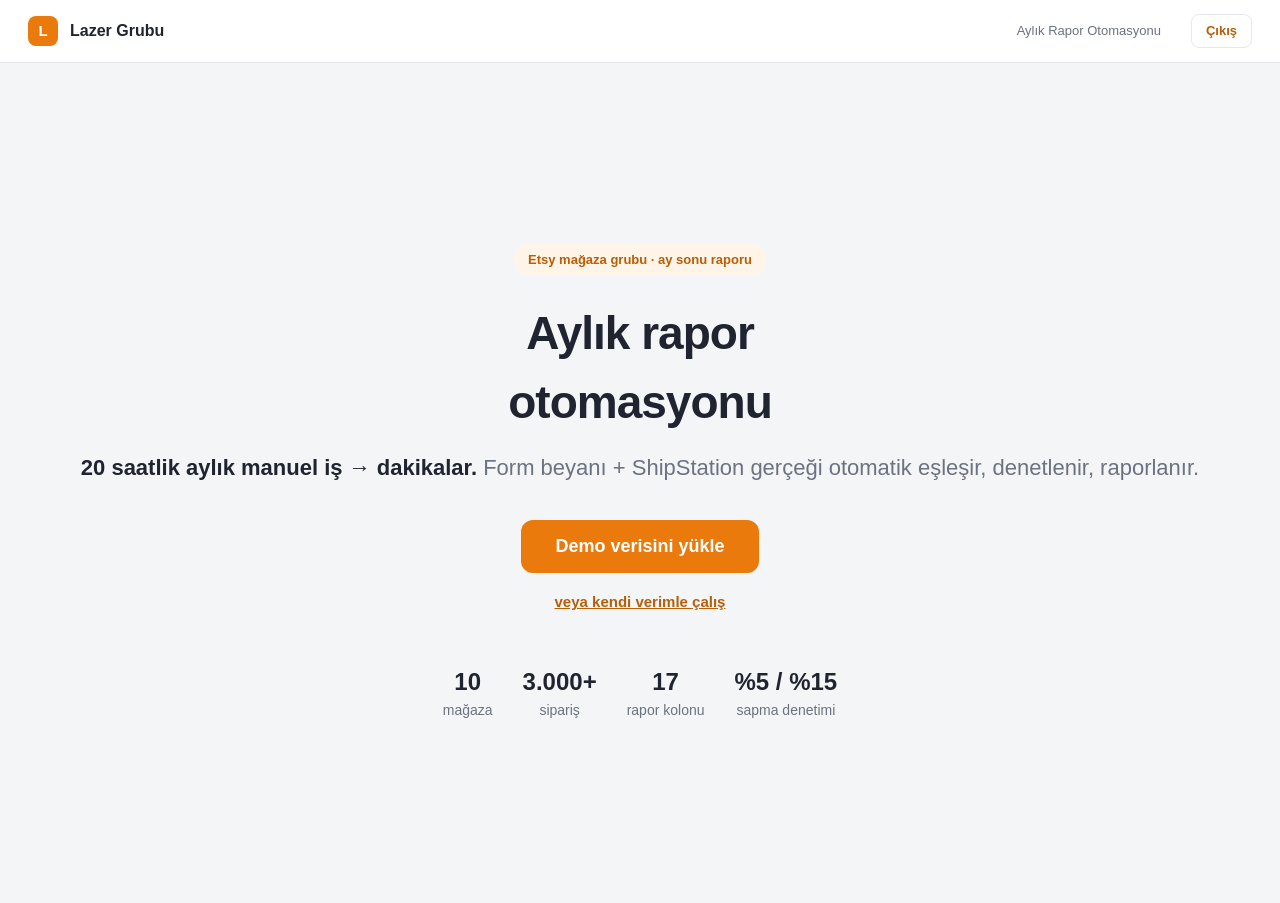
==== commit ab05e285: "Giriş ekranı (sign-in) + UI profesyonelleştirme - Oturum tabanlı giriş: /giris (markalı, profesyonel" ====
--- a/templates/index.html
+++ b/templates/index.html
@@ -31,6 +31,9 @@
 header .logo{width:30px;height:30px;border-radius:8px;background:var(--accent);display:flex;align-items:center;justify-content:center;color:#fff;font-weight:800}
 header b{font-size:16px}
 header .alt{color:var(--gri);font-size:13px;margin-left:auto}
+header .cikis{margin-left:18px;font-size:13px;font-weight:600;color:var(--accent-dark);
+  text-decoration:none;border:1px solid var(--cizgi);padding:6px 14px;border-radius:8px}
+header .cikis:hover{background:var(--accent-soft);border-color:var(--accent)}
 
 /* ---- landing ---- */
 #landing{min-height:calc(100vh - 60px);display:flex;flex-direction:column;align-items:center;justify-content:center;text-align:center;padding:40px}
@@ -129,6 +132,7 @@
   <div class="logo">L</div>
   <b>Lazer Grubu</b>
   <span class="alt" id="ust-alt">Aylık Rapor Otomasyonu</span>
+  <a class="cikis" href="/cikis" title="Çıkış yap">Çıkış</a>
 </header>
 
 <!-- ===================== LANDING ===================== -->
@@ -168,6 +172,9 @@
       <button class="acc" id="btn-analiz">Analiz et</button>
       <span class="notmetin" id="analiz-ozet"></span>
     </div>
+    <label style="display:block;margin-top:12px;font-size:14px">
+      <input type="checkbox" id="formsuz-toggle"> Ham veriden üret (master form yok) — Ciro/Vergi/Kargo/ürünler doğrudan ShipStation'dan; Reklam/İlave/Upgrade elle girilir
+    </label>
   </section>
 
   <!-- STEP 2: Veri -->
@@ -177,11 +184,13 @@
     <div class="satir">
       <div class="veri-kutu" id="vk-master"><div class="ikon">📋</div><div><b>Master form</b><span id="vk-master-ad">—</span></div></div>
       <div class="veri-kutu" id="vk-ozet"><div class="ikon">📦</div><div><b>ShipStation sipariş özeti</b><span id="vk-ozet-ad">—</span></div></div>
+      <div class="veri-kutu" id="vk-kalem"><div class="ikon">🏷️</div><div><b>Kalem detayı (ürün/SKU)</b><span id="vk-kalem-ad">—</span></div></div>
     </div>
     <div id="p2-kendi" class="gizli">
       <div class="kaynaklar" style="margin-top:16px">
         <label><b>Master (.xlsx):</b> <input type="file" id="f-master" accept=".xlsx"></label>
         <label><b>Sipariş özeti / Orders (.csv):</b> <input type="file" id="f-orders" accept=".csv"></label>
+        <label><b>Kalem detayı (Item Name'li export, .csv):</b> <input type="file" id="f-kalem" accept=".csv"></label>
       </div>
     </div>
     <div id="p2-uyari"></div>
@@ -206,6 +215,19 @@
     <div id="kalibrasyon"></div>
     <div class="kaynaklar" id="kaynaklar"></div>
     <div class="tablosar"><table id="t-denetim"></table></div>
+
+    <div id="urun-denetim-blok" class="gizli" style="margin-top:26px">
+      <h2>Ürün denetimi — form beyanı vs ShipStation SKU sınıflandırma</h2>
+      <p class="alt2">Kalem detayındaki ürün adları otomatik kategoriye sınıflanır. <span id="urun-kapsama" class="notmetin"></span></p>
+      <div class="kaynaklar">
+        <b style="font-size:13.5px">Rapor ürün kolonu kaynağı:</b>
+        <label><input type="radio" name="urun-kaynagi" value="form" checked> Form beyanı</label>
+        <label><input type="radio" name="urun-kaynagi" value="shipstation"> ShipStation (otomatik SKU)</label>
+      </div>
+      <div class="tablosar"><table id="t-urun-denetim"></table></div>
+      <div id="sku-ogret" style="margin-top:16px"></div>
+    </div>
+
     <div class="aksiyon"><button class="acc" id="btn-rapor-uret">Raporu oluştur →</button></div>
   </section>
 
@@ -222,6 +244,16 @@
     <div class="tablosar"><table id="t-rapor"></table></div>
     <div class="bilgi" id="urun-notu"></div>
     <div id="amazon-notu"></div>
+
+    <div id="siparis-icerik-blok" class="gizli" style="margin-top:26px">
+      <h2>Sipariş içeriği — "5 item" hangi ürünler?</h2>
+      <p class="alt2">Çok-ürünlü siparişlerin içeriği otomatik çözülür; Etsy'e tek tek bakmaya gerek yok. <span id="si-ozet" class="notmetin"></span></p>
+      <div class="satir" style="margin-bottom:10px">
+        <input id="si-ara" placeholder="Sipariş no, mağaza veya ürün ara…" style="flex:1;max-width:420px">
+        <button class="ghost" id="btn-si-ara">Ara</button>
+      </div>
+      <div class="tablosar"><table id="t-siparis-icerik"></table></div>
+    </div>
   </section>
 </div>
 
@@ -241,6 +273,7 @@
   bekle(true,metin);
   try{
     const r=await fetch(yol,govde?{method:"POST",headers:{"Content-Type":"application/json"},body:JSON.stringify(govde)}:{method:"POST"});
+    if(r.status===401){ window.location="/giris"; return null; }
     const j=await r.json();
     if(!r.ok){mesaj(j.hata||"Bilinmeyen hata","hata");return null;}
     return j;
@@ -259,12 +292,19 @@
   window.scrollTo({top:0,behavior:"smooth"});
 }
 document.querySelectorAll(".stepper .st").forEach(st=>{
-  st.addEventListener("click",()=>{ if(sonAnaliz) adimGoster(+st.dataset.step); });
+  st.addEventListener("click",()=>{
+    if(!sonAnaliz)return;
+    let n=+st.dataset.step;
+    if(sonAnaliz.mod==="formsuz"&&n===4)n=5;  // formsuz'da denetim adımı yok
+    adimGoster(n);
+  });
 });
 
 /* ---- başlangıç durumu ---- */
 async function durumYukle(){
-  const r=await fetch("/api/durum"); durumBilgi=await r.json();
+  const r=await fetch("/api/durum");
+  if(r.status===401){ window.location="/giris"; return; }
+  durumBilgi=await r.json();
   const aySec=$("#ay"),yilSec=$("#yil");
   if(!aySec.options.length){
     durumBilgi.aylar.forEach(a=>aySec.add(new Option(a,a)));
@@ -297,21 +337,48 @@
 /* ---- adım 1: analiz ---- */
 $("#btn-analiz").addEventListener("click",()=>analizCalistir(false));
 async function analizCalistir(otomatik){
-  const j=await api("/api/analiz",{ay:$("#ay").value,yil:$("#yil").value},"Veriler eşleştiriliyor…");
+  const formsuz=$("#formsuz-toggle")&&$("#formsuz-toggle").checked;
+  const j=await api("/api/analiz",{ay:$("#ay").value,yil:$("#yil").value,formsuz:formsuz},"Veriler işleniyor…");
   if(!j)return;
   sonAnaliz=j;
+  durumGoster();
+  if(j.mod==="formsuz"){
+    $("#analiz-ozet").textContent=`${j.ay} ${j.yil}: ${j.magaza_sayisi} mağaza (ham veriden).`;
+    elleGirdiCiz(j);
+    adimGoster(3);
+    return;
+  }
   $("#analiz-ozet").textContent=`${j.ay} ${j.yil}: ${j.form_magaza_sayisi} mağaza formu bulundu.`;
-  durumGoster();
   eslestirmeCiz(j.eslestirme);
   if(otomatik){ adimGoster(3); } else { adimGoster(2); }
+}
+
+// Formsuz mod: eşleştirme panelini elle-girdi tablosuna çevirir
+function elleGirdiCiz(j){
+  document.querySelector('.stepper .st[data-step="3"]').querySelector('.n').nextSibling;
+  let h=`<p class="alt2">Reklam, İlave ödeme ve Upgrade ham veride yok — buradan girin (dönem bazında kaydedilir). Diğer tüm kolonlar ShipStation'dan otomatik.</p>`;
+  h+=`<div class="tablosar"><table id="t-elle"><tr><th>Mağaza</th><th>Reklam ($)</th><th>İlave ödeme ($)</th><th>Upgrade (adet)</th></tr>`;
+  j.magazalar.forEach(m=>{
+    const e=(j.elle&&j.elle[m])||{};
+    h+=`<tr><td class="ad">${m}</td>
+      <td><input type="number" step="0.01" data-m="${m.replace(/"/g,'&quot;')}" data-f="reklam" value="${e.reklam||''}" style="width:110px"></td>
+      <td><input type="number" step="0.01" data-m="${m.replace(/"/g,'&quot;')}" data-f="ilave_odeme" value="${e.ilave_odeme||''}" style="width:110px"></td>
+      <td><input type="number" step="1" data-m="${m.replace(/"/g,'&quot;')}" data-f="upgrade" value="${e.upgrade||''}" style="width:90px"></td></tr>`;
+  });
+  h+=`</table></div>`;
+  if(j.amazon&&j.amazon.length) h+=`<div class="uyari" style="margin-top:10px">Rapor dışı (Amazon): ${j.amazon.map(a=>`${a.magaza} (${tl(a.siparis)} sipariş)`).join(" · ")}</div>`;
+  $("#esl-icerik").innerHTML=h;
+  $("#esl-ozet").textContent=`${j.magaza_sayisi} mağaza · ham veriden`;
+  $("#btn-esl-onayla").textContent="Kaydet ve rapora geç →";
 }
 
 /* ---- adım 2: veri durumu ---- */
 function durumGoster(){
   fetch("/api/durum").then(r=>r.json()).then(s=>{
-    const mk=$("#vk-master"),ok=$("#vk-ozet");
+    const mk=$("#vk-master"),ok=$("#vk-ozet"),kk=$("#vk-kalem");
     if(s.master){mk.classList.add("dolu");$("#vk-master-ad").textContent="✓ "+s.master;}
     if(s.orders){ok.classList.add("dolu");$("#vk-ozet-ad").textContent="✓ "+s.orders;}
+    if(s.kalem){kk.classList.add("dolu");$("#vk-kalem-ad").textContent="✓ "+s.kalem;}
   });
 }
 $("#btn-p2-devam").addEventListener("click",()=>{ if(sonAnaliz) adimGoster(3); else mesaj("Önce analiz çalıştırın.","uyari"); });
@@ -329,6 +396,7 @@
 }
 $("#f-master")&&$("#f-master").addEventListener("change",e=>dosyaYukle("master",e.target));
 $("#f-orders")&&$("#f-orders").addEventListener("change",e=>dosyaYukle("orders",e.target));
+$("#f-kalem")&&$("#f-kalem").addEventListener("change",e=>dosyaYukle("kalem",e.target));
 
 /* ---- adım 3: eşleştirme ---- */
 function secenekListesi(secili){
@@ -367,6 +435,16 @@
     <select data-ss="${e.shipstation.replace(/"/g,'&quot;')}">${secenekListesi(e.master||"-")}</select> ${skor}</div>`;
 }
 $("#btn-esl-onayla").addEventListener("click",async()=>{
+  if(sonAnaliz&&sonAnaliz.mod==="formsuz"){
+    const girdiler={};
+    document.querySelectorAll("#t-elle input").forEach(inp=>{
+      if(inp.value!==""){ (girdiler[inp.dataset.m]=girdiler[inp.dataset.m]||{})[inp.dataset.f]=parseFloat(inp.value)||0; }
+    });
+    const r=await api("/api/formsuz/elle",{girdiler},"Kaydediliyor…");
+    if(!r)return;
+    await raporGoster(); adimGoster(5);
+    return;
+  }
   const eslesmeler={};
   document.querySelectorAll("#esl-icerik select").forEach(s=>eslesmeler[s.dataset.ss]=s.value);
   const j=await api("/api/eslestirme/kaydet",{eslesmeler},"Eşleştirmeler kaydediliyor…");
@@ -423,7 +501,46 @@
     html+="</tr>";
   });
   $("#t-denetim").innerHTML=html;
-}
+  if(sonAnaliz&&sonAnaliz.kalem_var){ $("#urun-denetim-blok").classList.remove("gizli"); urunDenetimYukle(); }
+  else { $("#urun-denetim-blok").classList.add("gizli"); }
+}
+
+let sonUrunKat=[];
+async function urunDenetimYukle(){
+  const j=await api("/api/urun/denetim",{},"Ürünler sınıflanıyor…");
+  if(!j)return;
+  sonUrunKat=j.kategoriler||[];
+  const k=j.kapsama;
+  $("#urun-kapsama").textContent=`${k.toplam} adetin %${Math.round(k.oran*100)}'i bilinen kategoriye eşlendi, kalanı "Diğer Ürün".`;
+  let h="<tr><th>Mağaza</th><th>Form toplam</th><th>ShipStation (oto)</th><th>Sapma</th></tr>";
+  j.tablo.forEach(s=>{
+    const c=s.renk==="sari"?"sari":s.renk==="kirmizi"?"kirmizi":"";
+    h+=`<tr><td class="ad">${s.magaza}</td><td>${tl(s.form_toplam)}</td><td>${tl(s.oto_toplam)}</td><td class="${c}">${pct(s.sapma)}</td></tr>`;
+  });
+  $("#t-urun-denetim").innerHTML=h;
+  // Bilinmeyen SKU öğretme
+  if(j.bilinmeyen&&j.bilinmeyen.length){
+    const opt=sonUrunKat.map(c=>`<option>${c}</option>`).join("");
+    let s=`<b style="font-size:13.5px">Bilinmeyen SKU'ları öğret</b> <span class="notmetin">(Diğer Ürün'e düşenler; eşleyince sözlüğe kaydedilir ve sonraki aylarda otomatik tanınır)</span>`;
+    j.bilinmeyen.forEach(([sku,adet])=>{
+      const skuKod=sku.split("|")[0].trim();
+      s+=`<div class="esl-kart"><span class="ss">${sku} <span class="notmetin">(${adet})</span></span><span class="ok">→</span>
+        <select data-sku="${skuKod.replace(/"/g,'&quot;')}"><option value="">— seç —</option>${opt}</select></div>`;
+    });
+    s+=`<button class="acc" id="btn-sku-ogret" style="margin-top:6px">Seçilenleri öğret</button>`;
+    $("#sku-ogret").innerHTML=s;
+    $("#btn-sku-ogret").addEventListener("click",async()=>{
+      const esl={};
+      document.querySelectorAll('#sku-ogret select[data-sku]').forEach(x=>{ if(x.value) esl[x.dataset.sku]=x.value; });
+      if(!Object.keys(esl).length){mesaj("Önce en az bir SKU için kategori seçin.","uyari");return;}
+      const r=await api("/api/urun/ogret",{eslesmeler:esl},"Öğretiliyor…");
+      if(r){mesaj(r.ogretilen+" SKU öğretildi.","bilgi"); urunDenetimYukle();}
+    });
+  } else { $("#sku-ogret").innerHTML=""; }
+}
+function urunKaynagi(){ const r=document.querySelector('input[name="urun-kaynagi"]:checked'); return r?r.value:"form"; }
+document.addEventListener("change",e=>{ if(e.target.name==="urun-kaynagi") {/* rapor adımında uygulanır */} });
+
 $("#btn-rapor-uret").addEventListener("click",async()=>{
   await raporGoster(); adimGoster(5);
 });
@@ -431,7 +548,7 @@
 /* ---- adım 5: sonuç + CEO ---- */
 function kaynaklarTopla(){
   const k={};document.querySelectorAll('#kaynaklar select[data-alan]').forEach(s=>k[s.dataset.alan]=s.value);
-  return {kaynaklar:k,ciro_kaynagi:($("#ciro-kaynagi")||{}).value};
+  return {kaynaklar:k,ciro_kaynagi:($("#ciro-kaynagi")||{}).value,urun_kaynagi:urunKaynagi()};
 }
 async function raporGoster(){
   const cfg=kaynaklarTopla();
@@ -451,10 +568,28 @@
     ${kart("Amazon (rapor dışı)",tl(c.amazon_siparis)+" sipariş","ayrı listelenir")}`;
   $("#ceo-serit").innerHTML=`⏱ Tahmini zaman tasarrufu: <b style="margin-left:6px">${c.zaman_tasarrufu}</b>`;
   raporTablo(s);
-  $("#urun-notu").innerHTML=`Ürün adetleri (${s.urun_basliklari.length} ürün kolonu) form beyanından raporun sağ tarafına yazılır. <b>Otomatik SKU sınıflandırma yol haritasında.</b>`;
+  const uk=urunKaynagi();
+  $("#urun-notu").innerHTML = uk==="shipstation"
+    ? `Ürün adetleri (${s.urun_basliklari.length} kolon) <b>ShipStation kalem verisinden otomatik SKU sınıflandırma</b> ile dolduruldu (Diğer Ürün dahil).`
+    : `Ürün adetleri (${s.urun_basliklari.length} kolon) <b>form beyanından</b> yazıldı. Kalem detayı yüklersen otomatik SKU sınıflandırmaya geçebilirsin.`;
   $("#amazon-notu").innerHTML = s.amazon&&s.amazon.length
     ? `<div class="uyari">Rapor dışı (Amazon): ${s.amazon.map(a=>`${a.magaza} (${tl(a.siparis)} sipariş)`).join(" · ")}</div>` : "";
-}
+  if(sonAnaliz&&sonAnaliz.kalem_var){ $("#siparis-icerik-blok").classList.remove("gizli"); siparisIcerikYukle(""); }
+  else { $("#siparis-icerik-blok").classList.add("gizli"); }
+}
+async function siparisIcerikYukle(ara){
+  const j=await api("/api/siparis_icerik",{ara:ara||""},"Sipariş içerikleri çözülüyor…");
+  if(!j)return;
+  $("#si-ozet").textContent=`${j.coklu} çok-ürünlü, ${j.tekil} tekil sipariş (toplam ${j.toplam_siparis}).`;
+  let h="<tr><th>Sipariş No</th><th>Mağaza</th><th>Adet</th><th>İçindekiler</th></tr>";
+  j.kayitlar.forEach(k=>{
+    const items=k.items.map(it=>`${it.adet}× ${it.ad} <span class="notmetin">[${it.kategori}]</span>`).join("<br>");
+    h+=`<tr><td class="ad">${k.order_no}</td><td>${k.store}</td><td>${tl(k.toplam_adet)}</td><td style="text-align:left;white-space:normal">${items}</td></tr>`;
+  });
+  $("#t-siparis-icerik").innerHTML=h;
+}
+$("#btn-si-ara")&&$("#btn-si-ara").addEventListener("click",()=>siparisIcerikYukle($("#si-ara").value));
+$("#si-ara")&&$("#si-ara").addEventListener("keydown",e=>{if(e.key==="Enter")siparisIcerikYukle($("#si-ara").value);});
 function kart(k,v,s){return `<div class="kart"><div class="k">${k}</div><div class="v">${v}</div><div class="s">${s||""}</div></div>`;}
 function kartVurgu(k,v,s){return `<div class="kart vurgu"><div class="k">${k}</div><div class="v">${v}</div><div class="s">${s||""}</div></div>`;}
 function raporTablo(s){
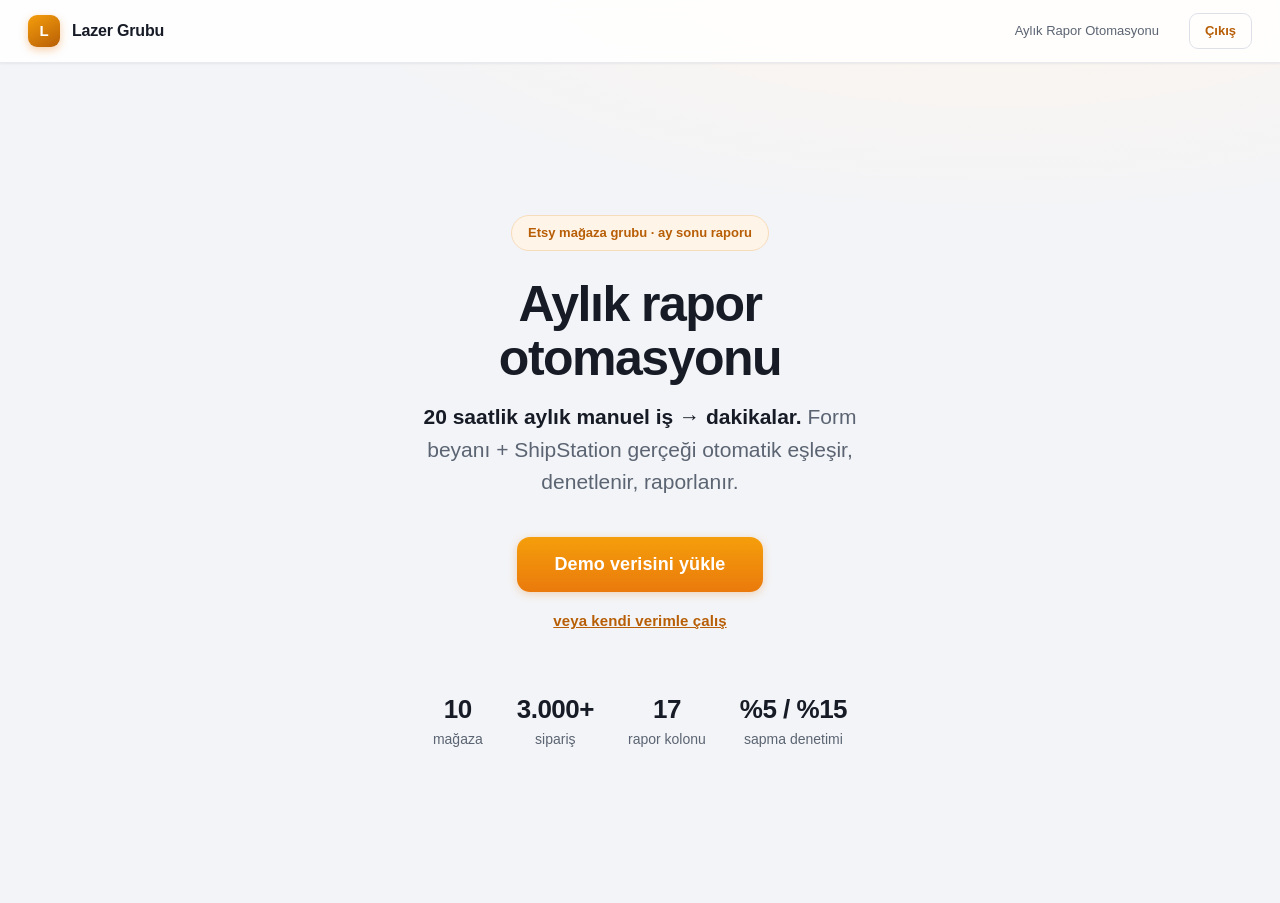
==== commit 4cf62cee: "UI: ürün seviyesi görsel iyileştirme (yalnızca CSS, akış değişmedi) - Derinlik: kart/panel/header gö" ====
--- a/templates/index.html
+++ b/templates/index.html
@@ -6,122 +6,148 @@
 <meta name="viewport" content="width=device-width, initial-scale=1">
 <style>
 :root{
-  --accent:#ea7a0c; --accent-soft:#fff4e8; --accent-dark:#b75e06;
-  --ink:#1f2430; --gri:#6b7280; --gri-acik:#9ca3af;
-  --cizgi:#e6e8ec; --zemin:#f4f5f7; --kart:#ffffff;
-  --sari:#fef3c7; --sari-ink:#92600a; --kirmizi:#fde2e1; --kirmizi-ink:#b42318;
-  --yesil:#e7f6ec; --yesil-ink:#15803d;
+  --accent:#ea7a0c; --accent-2:#f59e0b; --accent-soft:#fff4e8; --accent-dark:#b75e06;
+  --ink:#161b26; --gri:#5b6472; --gri-acik:#9aa2b1;
+  --cizgi:#e8eaef; --cizgi-koyu:#dde0e7; --zemin:#f3f4f7; --kart:#ffffff;
+  --sari:#fef3c7; --sari-ink:#8a5a06; --kirmizi:#fde3e1; --kirmizi-ink:#b42318;
+  --yesil:#e6f6ec; --yesil-ink:#15803d;
+  --golge-sm:0 1px 2px rgba(22,27,38,.06);
+  --golge:0 4px 14px rgba(22,27,38,.07);
+  --golge-lg:0 16px 40px rgba(22,27,38,.10);
+  --rad:14px;
 }
 *{box-sizing:border-box}
 html,body{margin:0;padding:0}
-body{font-family:-apple-system,BlinkMacSystemFont,"Segoe UI",Roboto,Arial,sans-serif;
-  background:var(--zemin);color:var(--ink);font-size:15px;line-height:1.5}
-button{font-family:inherit;cursor:pointer;border:0;border-radius:10px;font-weight:600;font-size:15px}
-.acc{background:var(--accent);color:#fff;padding:12px 22px;transition:background .15s}
-.acc:hover{background:var(--accent-dark)}
-.acc:disabled{background:var(--gri-acik);cursor:not-allowed}
-.ghost{background:#fff;color:var(--ink);border:1px solid var(--cizgi);padding:10px 18px}
-.ghost:hover{border-color:var(--gri-acik)}
+body{font-family:-apple-system,BlinkMacSystemFont,"Segoe UI","Inter",Roboto,Arial,sans-serif;
+  background:var(--zemin);color:var(--ink);font-size:15px;line-height:1.55;
+  -webkit-font-smoothing:antialiased;text-rendering:optimizeLegibility;
+  background-image:radial-gradient(1200px 480px at 78% -8%,#fff6ec 0%,rgba(255,246,236,0) 60%)}
+button{font-family:inherit;cursor:pointer;border:0;border-radius:10px;font-weight:600;font-size:15px;
+  letter-spacing:.1px;transition:transform .08s ease,background .15s ease,box-shadow .15s ease}
+button:active{transform:translateY(1px)}
+.acc{background:linear-gradient(180deg,var(--accent-2),var(--accent));color:#fff;padding:12px 22px;
+  box-shadow:0 2px 8px rgba(234,122,12,.28)}
+.acc:hover{filter:brightness(1.03);box-shadow:0 4px 14px rgba(234,122,12,.34)}
+.acc:disabled{background:var(--gri-acik);box-shadow:none;cursor:not-allowed;filter:none}
+.ghost{background:#fff;color:var(--ink);border:1px solid var(--cizgi-koyu);padding:10px 18px;box-shadow:var(--golge-sm)}
+.ghost:hover{border-color:var(--gri-acik);background:#fafbfc}
 .link{background:none;color:var(--accent-dark);padding:6px;font-weight:600;text-decoration:underline}
-select,input{padding:10px 12px;border:1px solid var(--cizgi);border-radius:10px;font-size:15px;background:#fff;color:var(--ink)}
+select,input{padding:10px 12px;border:1px solid var(--cizgi-koyu);border-radius:10px;font-size:15px;background:#fff;color:var(--ink);transition:border-color .15s,box-shadow .15s}
+select:focus,input:focus{outline:none;border-color:var(--accent);box-shadow:0 0 0 3px #fde7cf}
 a{color:var(--accent-dark)}
 
 /* ---- üst bar ---- */
-header{background:#fff;border-bottom:1px solid var(--cizgi);padding:14px 28px;display:flex;align-items:center;gap:12px}
-header .logo{width:30px;height:30px;border-radius:8px;background:var(--accent);display:flex;align-items:center;justify-content:center;color:#fff;font-weight:800}
-header b{font-size:16px}
+header{background:rgba(255,255,255,.85);backdrop-filter:saturate(1.4) blur(8px);
+  border-bottom:1px solid var(--cizgi);padding:13px 28px;display:flex;align-items:center;gap:12px;
+  position:sticky;top:0;z-index:40;box-shadow:var(--golge-sm)}
+header .logo{width:32px;height:32px;border-radius:9px;background:linear-gradient(150deg,var(--accent-2),var(--accent-dark));
+  display:flex;align-items:center;justify-content:center;color:#fff;font-weight:800;
+  box-shadow:0 3px 8px rgba(234,122,12,.35)}
+header b{font-size:16px;letter-spacing:-.2px}
 header .alt{color:var(--gri);font-size:13px;margin-left:auto}
 header .cikis{margin-left:18px;font-size:13px;font-weight:600;color:var(--accent-dark);
-  text-decoration:none;border:1px solid var(--cizgi);padding:6px 14px;border-radius:8px}
+  text-decoration:none;border:1px solid var(--cizgi-koyu);padding:7px 15px;border-radius:9px;transition:.15s}
 header .cikis:hover{background:var(--accent-soft);border-color:var(--accent)}
 
 /* ---- landing ---- */
 #landing{min-height:calc(100vh - 60px);display:flex;flex-direction:column;align-items:center;justify-content:center;text-align:center;padding:40px}
-#landing .badge{background:var(--accent-soft);color:var(--accent-dark);padding:6px 14px;border-radius:999px;font-weight:600;font-size:13px;margin-bottom:24px}
-#landing h1{font-size:46px;margin:0 0 14px;letter-spacing:-1px;max-width:14ch}
-#landing p.deger{font-size:22px;color:var(--gri);margin:0 0 36px}
+#landing .badge{background:var(--accent-soft);color:var(--accent-dark);padding:7px 16px;border-radius:999px;font-weight:600;font-size:13px;margin-bottom:26px;border:1px solid #f7dcbb}
+#landing h1{font-size:50px;margin:0 0 16px;letter-spacing:-1.5px;max-width:16ch;line-height:1.08;font-weight:800}
+#landing p.deger{font-size:21px;color:var(--gri);margin:0 0 38px;max-width:40ch}
 #landing p.deger b{color:var(--ink)}
 #landing .cta{display:flex;gap:14px;align-items:center;flex-direction:column}
-#landing .cta button.acc{font-size:18px;padding:16px 34px;border-radius:12px}
-#landing .mini{display:flex;gap:30px;margin-top:48px;color:var(--gri);font-size:14px;flex-wrap:wrap;justify-content:center}
-#landing .mini div b{display:block;color:var(--ink);font-size:24px}
+#landing .cta button.acc{font-size:18px;padding:17px 38px;border-radius:13px}
+#landing .mini{display:flex;gap:34px;margin-top:54px;color:var(--gri);font-size:14px;flex-wrap:wrap;justify-content:center}
+#landing .mini div b{display:block;color:var(--ink);font-size:26px;font-weight:800;letter-spacing:-.5px}
 
 /* ---- app gövde ---- */
-#app{display:none;max-width:1500px;margin:0 auto;padding:22px 28px 80px}
+#app{display:none;max-width:1500px;margin:0 auto;padding:24px 28px 90px}
 
 /* stepper */
-.stepper{display:flex;gap:6px;margin:6px 0 22px;background:#fff;border:1px solid var(--cizgi);border-radius:14px;padding:8px}
-.stepper .st{flex:1;display:flex;align-items:center;gap:10px;padding:10px 14px;border-radius:10px;color:var(--gri-acik);font-weight:600;cursor:pointer}
-.stepper .st .n{width:26px;height:26px;border-radius:50%;background:var(--zemin);color:var(--gri);display:flex;align-items:center;justify-content:center;font-size:14px;flex:0 0 auto}
+.stepper{display:flex;gap:4px;margin:8px 0 22px;background:#fff;border:1px solid var(--cizgi);border-radius:16px;padding:7px;box-shadow:var(--golge-sm)}
+.stepper .st{flex:1;display:flex;align-items:center;gap:10px;padding:11px 14px;border-radius:11px;color:var(--gri-acik);font-weight:600;cursor:pointer;transition:.15s;white-space:nowrap}
+.stepper .st:hover{background:#fafbfc;color:var(--gri)}
+.stepper .st .n{width:26px;height:26px;border-radius:50%;background:var(--zemin);color:var(--gri);display:flex;align-items:center;justify-content:center;font-size:13.5px;font-weight:700;flex:0 0 auto;transition:.15s}
 .stepper .st.aktif{background:var(--accent-soft);color:var(--accent-dark)}
-.stepper .st.aktif .n{background:var(--accent);color:#fff}
+.stepper .st.aktif .n{background:linear-gradient(180deg,var(--accent-2),var(--accent));color:#fff;box-shadow:0 2px 6px rgba(234,122,12,.4)}
 .stepper .st.tamam{color:var(--ink)}
 .stepper .st.tamam .n{background:var(--yesil);color:var(--yesil-ink)}
-
-section.panel{background:var(--kart);border:1px solid var(--cizgi);border-radius:14px;padding:22px 24px;margin-bottom:18px;display:none}
-section.panel.aktif{display:block}
-h2{font-size:18px;margin:0 0 4px}
+.stepper .st.tamam .n::after{content:"✓"}
+.stepper .st.tamam .n{font-size:0}
+.stepper .st.tamam .n::after{font-size:14px}
+
+section.panel{background:var(--kart);border:1px solid var(--cizgi);border-radius:var(--rad);padding:24px 26px;margin-bottom:18px;display:none;box-shadow:var(--golge)}
+section.panel.aktif{display:block;animation:belir .25s ease}
+@keyframes belir{from{opacity:0;transform:translateY(6px)}to{opacity:1;transform:none}}
+h2{font-size:19px;margin:0 0 4px;letter-spacing:-.3px}
 .alt2{color:var(--gri);font-size:14px;margin:0 0 18px}
 
 .satir{display:flex;gap:14px;flex-wrap:wrap;align-items:center}
-.aksiyon{margin-top:20px;display:flex;gap:12px;align-items:center}
+.aksiyon{margin-top:22px;display:flex;gap:12px;align-items:center;padding-top:18px;border-top:1px solid var(--cizgi)}
 
 /* CEO kartları */
 .kartlar{display:grid;grid-template-columns:repeat(4,1fr);gap:14px;margin-bottom:8px}
-.kart{background:#fff;border:1px solid var(--cizgi);border-radius:14px;padding:18px 20px}
-.kart .k{color:var(--gri);font-size:13px;font-weight:600;margin-bottom:8px}
-.kart .v{font-size:30px;font-weight:800;letter-spacing:-.5px}
-.kart .s{color:var(--gri-acik);font-size:13px;margin-top:4px}
-.kart.vurgu{background:var(--accent);border-color:var(--accent)}
+.kart{background:#fff;border:1px solid var(--cizgi);border-radius:var(--rad);padding:18px 20px;box-shadow:var(--golge-sm);transition:transform .12s,box-shadow .12s}
+.kart:hover{transform:translateY(-2px);box-shadow:var(--golge)}
+.kart .k{color:var(--gri);font-size:12.5px;font-weight:600;margin-bottom:8px;text-transform:uppercase;letter-spacing:.4px}
+.kart .v{font-size:31px;font-weight:800;letter-spacing:-.8px;line-height:1.1}
+.kart .s{color:var(--gri-acik);font-size:12.5px;margin-top:5px}
+.kart.vurgu{background:linear-gradient(150deg,var(--accent-2),var(--accent-dark));border-color:var(--accent);box-shadow:0 8px 22px rgba(234,122,12,.32)}
 .kart.vurgu .k{color:#ffe7cf}
 .kart.vurgu .v,.kart.vurgu .s{color:#fff}
-.serit{background:var(--accent-soft);border:1px solid #f6d9b8;color:var(--accent-dark);border-radius:12px;padding:14px 18px;font-weight:600;margin:14px 0 0;display:flex;align-items:center;gap:10px}
+.serit{background:var(--accent-soft);border:1px solid #f6d9b8;color:var(--accent-dark);border-radius:12px;padding:15px 18px;font-weight:600;margin:14px 0 0;display:flex;align-items:center;gap:10px}
 
 /* tablolar */
-.tablosar{overflow-x:auto;border:1px solid var(--cizgi);border-radius:12px;margin-top:8px}
-table{border-collapse:collapse;width:100%;font-size:13.5px}
-th{background:var(--accent);color:#fff;padding:10px 10px;text-align:right;white-space:nowrap;font-weight:600;position:sticky;top:0}
+.tablosar{overflow:auto;border:1px solid var(--cizgi);border-radius:12px;margin-top:8px;max-height:560px;box-shadow:var(--golge-sm)}
+table{border-collapse:separate;border-spacing:0;width:100%;font-size:13.5px}
+th{background:linear-gradient(180deg,var(--accent-2),var(--accent));color:#fff;padding:11px 12px;text-align:right;white-space:nowrap;font-weight:600;position:sticky;top:0;z-index:1}
 th:first-child,td:first-child{text-align:left;position:sticky;left:0}
 th:first-child{z-index:2}
-td{border-bottom:1px solid var(--cizgi);padding:8px 10px;text-align:right;white-space:nowrap;background:#fff}
+td{border-bottom:1px solid var(--cizgi);padding:9px 12px;text-align:right;white-space:nowrap;background:#fff}
+tbody tr:nth-child(even) td{background:#fafbfc}
 tr:last-child td{border-bottom:0}
-tbody tr:hover td{background:#fafbfc}
-td.ad{font-weight:600}
-tr.toplam td{font-weight:800;background:var(--zemin);border-top:2px solid var(--cizgi)}
+tbody tr:hover td{background:var(--accent-soft)}
+td.ad{font-weight:600;color:var(--ink)}
+tr.toplam td{font-weight:800;background:var(--zemin)!important;border-top:2px solid var(--cizgi-koyu)}
 .sari{background:var(--sari)!important;color:var(--sari-ink)}
 .kirmizi{background:var(--kirmizi)!important;color:var(--kirmizi-ink);font-weight:700}
 
 /* eşleştirme */
-.esl-grup{margin-bottom:18px}
-.esl-grup h3{font-size:14px;margin:0 0 10px;display:flex;align-items:center;gap:8px}
-.rozet{display:inline-block;font-size:12px;padding:3px 10px;border-radius:999px;font-weight:600}
+.esl-grup{margin-bottom:20px}
+.esl-grup h3{font-size:14px;margin:0 0 12px;display:flex;align-items:center;gap:8px}
+.rozet{display:inline-block;font-size:12px;padding:3px 11px;border-radius:999px;font-weight:600}
 .rozet.iyi{background:var(--yesil);color:var(--yesil-ink)}
 .rozet.incele{background:var(--sari);color:var(--sari-ink)}
 .rozet.notr{background:var(--zemin);color:var(--gri)}
-.esl-kart{display:flex;align-items:center;gap:12px;padding:10px 14px;border:1px solid var(--cizgi);border-radius:10px;margin-bottom:8px}
+.esl-kart{display:flex;align-items:center;gap:12px;padding:11px 14px;border:1px solid var(--cizgi);border-radius:11px;margin-bottom:8px;background:#fff;transition:.12s}
+.esl-kart:hover{border-color:var(--cizgi-koyu);box-shadow:var(--golge-sm)}
 .esl-kart .ss{font-weight:600;min-width:230px}
 .esl-kart .ok{color:var(--gri-acik)}
 
 /* veri durumu */
-.veri-kutu{display:flex;align-items:center;gap:12px;padding:14px 16px;border:1px solid var(--cizgi);border-radius:12px;flex:1;min-width:260px}
-.veri-kutu .ikon{width:38px;height:38px;border-radius:10px;background:var(--zemin);display:flex;align-items:center;justify-content:center;font-size:18px}
+.veri-kutu{display:flex;align-items:center;gap:12px;padding:15px 16px;border:1px solid var(--cizgi);border-radius:12px;flex:1;min-width:260px;background:#fff;box-shadow:var(--golge-sm);transition:.12s}
+.veri-kutu:hover{box-shadow:var(--golge)}
+.veri-kutu .ikon{width:40px;height:40px;border-radius:11px;background:var(--zemin);display:flex;align-items:center;justify-content:center;font-size:19px;flex:0 0 auto}
 .veri-kutu.dolu{border-color:#bfe3c9;background:var(--yesil)}
 .veri-kutu.dolu .ikon{background:#fff}
 .veri-kutu b{display:block}.veri-kutu span{color:var(--gri);font-size:13px}
 
 /* mesaj/uyarı */
-.uyari{background:var(--sari);color:var(--sari-ink);border-radius:10px;padding:10px 14px;margin:8px 0;font-size:14px}
-.hata{background:var(--kirmizi);color:var(--kirmizi-ink);border-radius:10px;padding:10px 14px;margin:8px 0;font-size:14px}
-.bilgi{background:var(--zemin);color:var(--gri);border-radius:10px;padding:10px 14px;margin:8px 0;font-size:13.5px}
-.kaynaklar{display:flex;flex-wrap:wrap;gap:16px;margin:6px 0 14px;padding:14px;background:var(--zemin);border-radius:12px}
+.uyari{background:var(--sari);color:var(--sari-ink);border-radius:10px;padding:11px 14px;margin:8px 0;font-size:14px;border:1px solid #f3e2a8}
+.hata{background:var(--kirmizi);color:var(--kirmizi-ink);border-radius:10px;padding:11px 14px;margin:8px 0;font-size:14px;border:1px solid #f6c9c5}
+.bilgi{background:var(--zemin);color:var(--gri);border-radius:10px;padding:11px 14px;margin:8px 0;font-size:13.5px;border:1px solid var(--cizgi)}
+.kaynaklar{display:flex;flex-wrap:wrap;gap:16px;margin:6px 0 14px;padding:16px;background:var(--zemin);border-radius:12px;align-items:center;border:1px solid var(--cizgi)}
 .kaynaklar label{font-size:13.5px;display:flex;gap:6px;align-items:center}
 .notmetin{color:var(--gri-acik);font-size:13px}
 .gizli{display:none}
-#yukleniyor{position:fixed;inset:0;background:rgba(255,255,255,.78);backdrop-filter:blur(2px);display:none;align-items:center;justify-content:center;z-index:60;flex-direction:column;gap:14px}
-#yukleniyor .sp{width:42px;height:42px;border:4px solid var(--accent-soft);border-top-color:var(--accent);border-radius:50%;animation:dn 1s linear infinite}
+#yukleniyor{position:fixed;inset:0;background:rgba(248,249,251,.72);backdrop-filter:blur(3px);display:none;align-items:center;justify-content:center;z-index:60;flex-direction:column;gap:16px}
+#yukleniyor .sp{width:44px;height:44px;border:4px solid var(--accent-soft);border-top-color:var(--accent);border-radius:50%;animation:dn .9s linear infinite}
+#yukleniyor #yuk-metin{color:var(--gri);font-weight:600}
 @keyframes dn{to{transform:rotate(360deg)}}
-#mesajlar{position:fixed;right:20px;bottom:20px;z-index:70;max-width:420px}
-@media(max-width:1100px){.kartlar{grid-template-columns:repeat(2,1fr)}#landing h1{font-size:34px}}
+#mesajlar{position:fixed;right:20px;bottom:20px;z-index:70;max-width:420px;display:flex;flex-direction:column;gap:8px}
+#mesajlar>div{box-shadow:var(--golge-lg);animation:kay .25s ease}
+@keyframes kay{from{opacity:0;transform:translateX(20px)}to{opacity:1;transform:none}}
+@media(max-width:1100px){.kartlar{grid-template-columns:repeat(2,1fr)}#landing h1{font-size:36px}.stepper .st span:not(.n){display:none}}
 </style>
 </head>
 <body>
